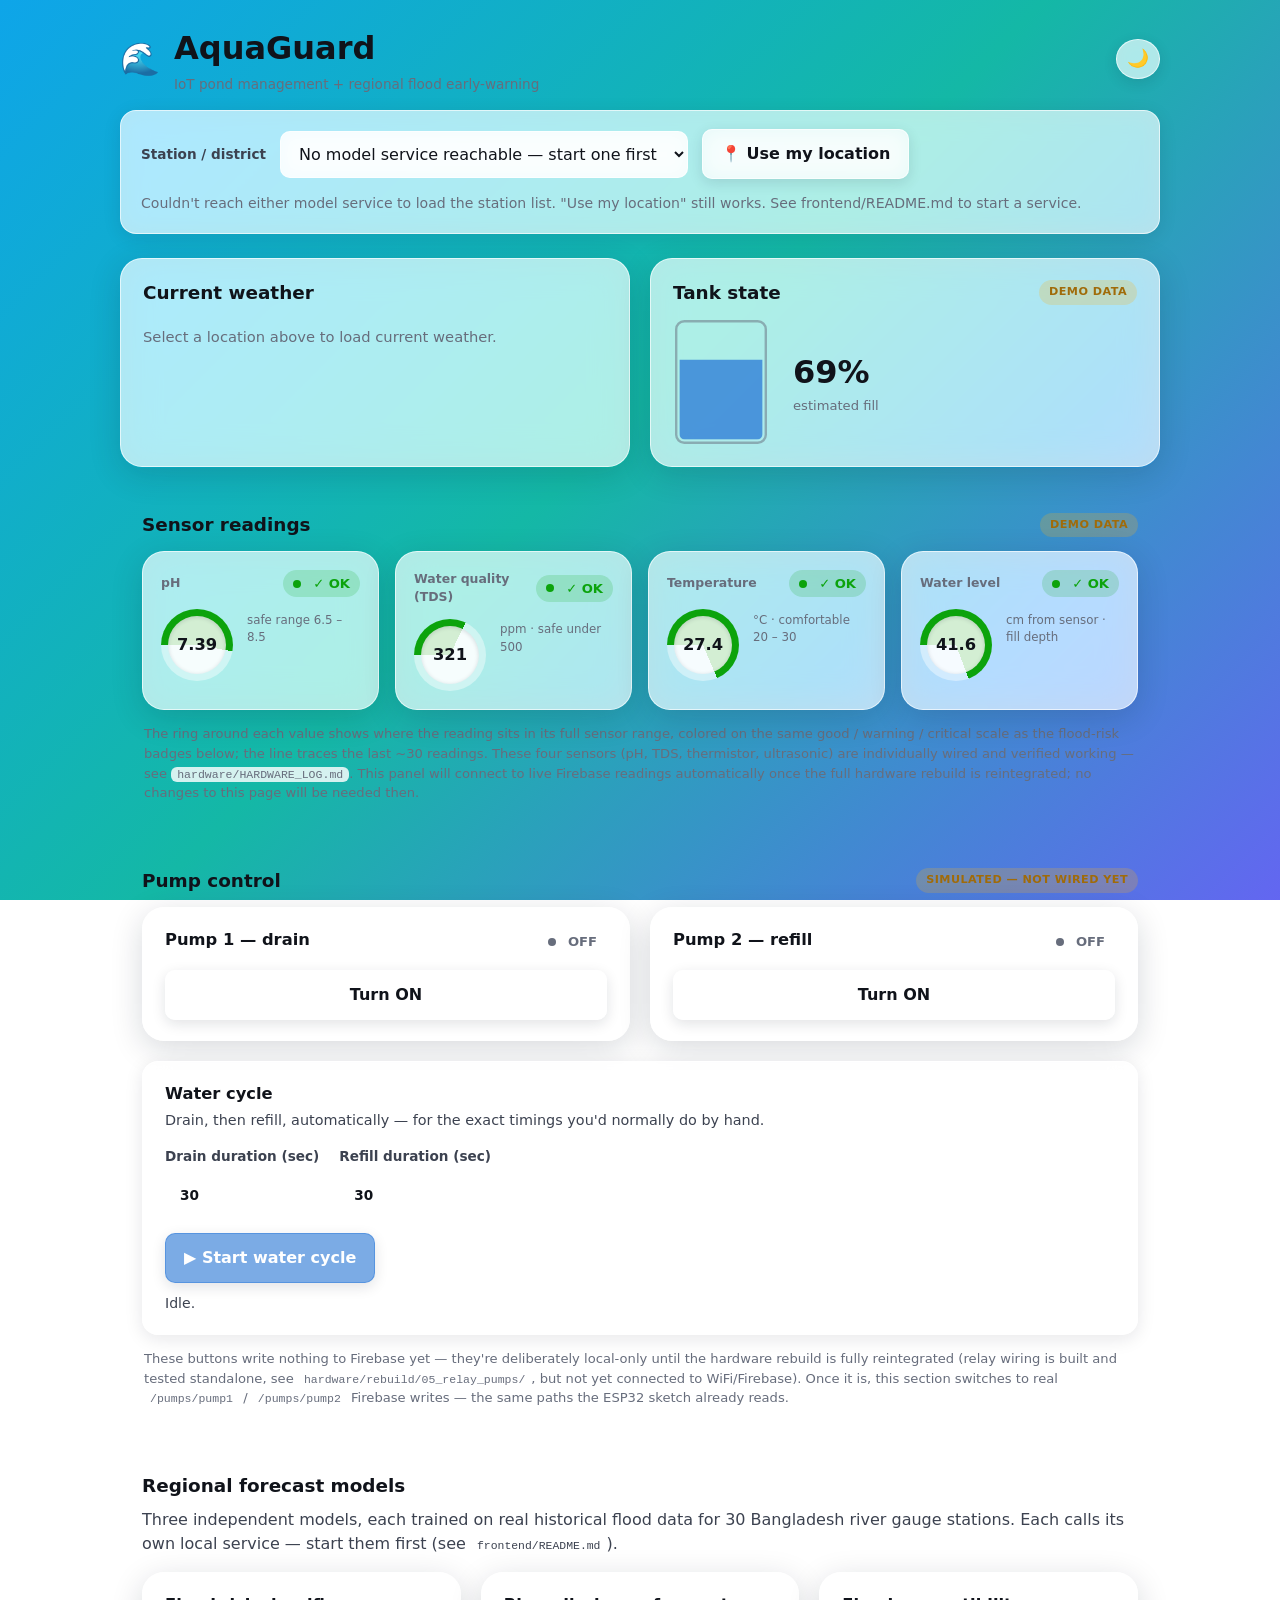
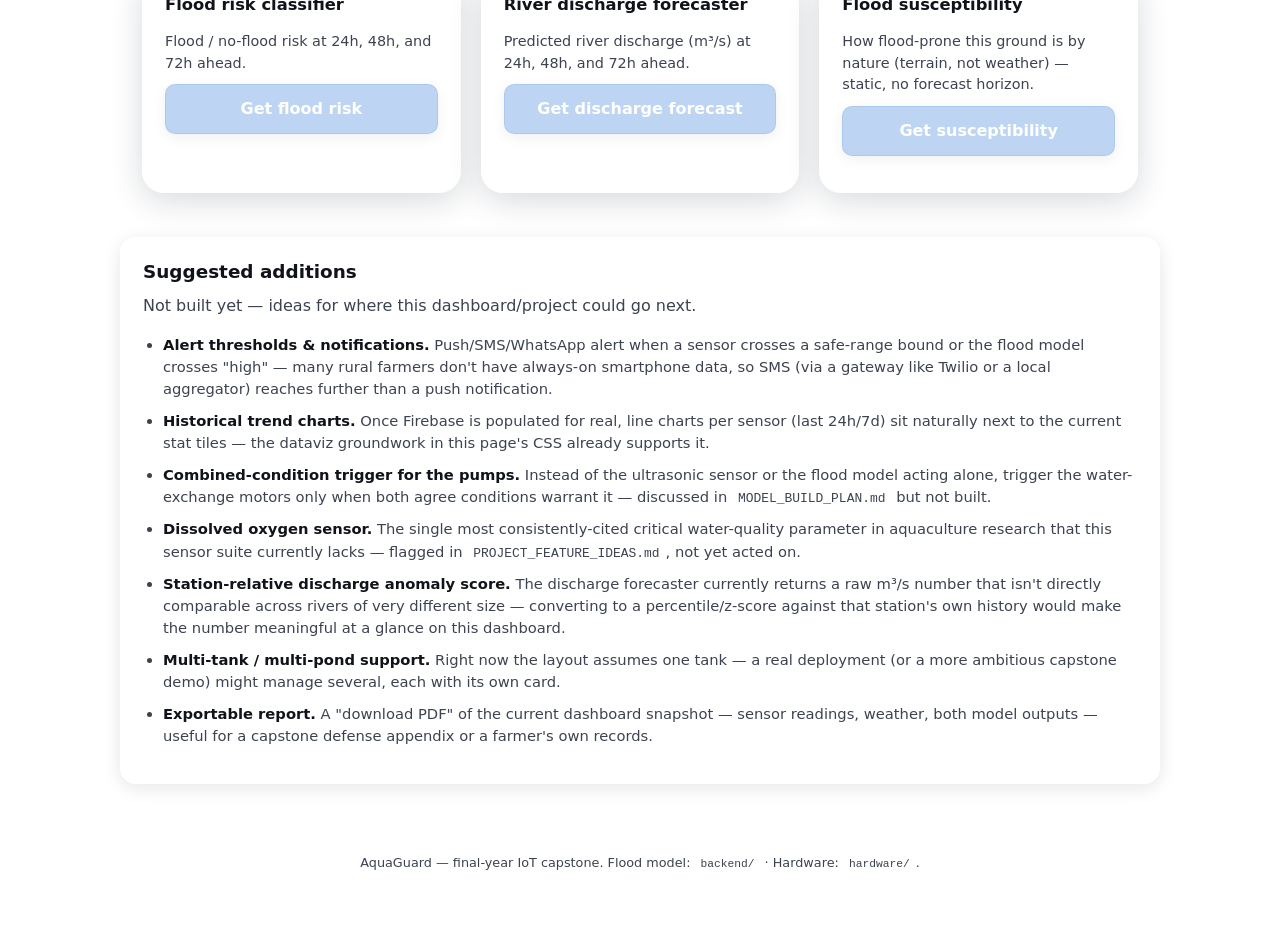
==== frontend-glass/index.html @ cc1a0936 "first commit" ====
<!DOCTYPE html>
<html lang="en">
<head>
<meta charset="UTF-8">
<meta name="viewport" content="width=device-width, initial-scale=1.0">
<title>AquaGuard — Pond Dashboard</title>
<link rel="stylesheet" href="style.css">
</head>
<body>

<header class="topbar">
  <div class="brand">
    <span class="brand-mark" aria-hidden="true">🌊</span>
    <div>
      <h1>AquaGuard</h1>
      <p class="tagline">IoT pond management + regional flood early-warning</p>
    </div>
  </div>
  <button id="themeToggle" class="neu-btn icon-btn" title="Toggle dark mode" aria-label="Toggle dark mode">
    <span id="themeIcon">🌙</span>
  </button>
</header>

<main>

  <!-- ===================== Location bar ===================== -->
  <section class="panel location-bar" aria-label="Location">
    <div class="neu-flat location-row">
      <label for="stationSelect" class="field-label">Station / district</label>
      <select id="stationSelect" class="neu-input">
        <option value="">Loading stations…</option>
      </select>
      <button id="geoBtn" class="neu-btn">📍 Use my location</button>
      <span id="locationStatus" class="location-status">Choose a station or use your location to begin.</span>
    </div>
  </section>

  <div class="grid-2">

    <!-- ===================== Weather ===================== -->
    <section class="panel neu-raised" aria-label="Current weather">
      <h2>Current weather</h2>
      <div id="weatherBody" class="empty-state">
        Select a location above to load current weather.
      </div>
    </section>

    <!-- ===================== Tank state ===================== -->
    <section class="panel neu-raised" aria-label="Tank state">
      <div class="panel-header-row">
        <h2>Tank state</h2>
        <span class="demo-badge" title="Placeholder values — will show real readings once the hardware rebuild finishes full reintegration (see hardware/HARDWARE_LOG.md)">DEMO DATA</span>
      </div>
      <div class="tank-visual-wrap">
        <svg id="tankSvg" viewBox="0 0 120 160" class="tank-svg" aria-hidden="true">
          <rect x="4" y="4" width="112" height="152" rx="10" class="tank-outline"/>
          <clipPath id="tankClip">
            <rect x="8" y="8" width="104" height="144" rx="7"/>
          </clipPath>
          <rect id="tankWater" x="8" y="80" width="104" height="72" clip-path="url(#tankClip)" class="tank-water"/>
        </svg>
        <div class="tank-readout">
          <span id="tankLevelPct" class="tank-level-value">—%</span>
          <span class="tank-level-caption">estimated fill</span>
        </div>
      </div>
    </section>
  </div>

  <!-- ===================== Sensor tiles ===================== -->
  <section class="panel" aria-label="Live sensor readings">
    <div class="panel-header-row">
      <h2>Sensor readings</h2>
      <span class="demo-badge" title="Placeholder values — will show real readings once the hardware rebuild finishes full reintegration (see hardware/HARDWARE_LOG.md)">DEMO DATA</span>
    </div>
    <div id="sensorAlertBanner" class="alert-banner" aria-live="polite" style="display:none"></div>

    <div class="tile-grid">
      <div class="stat-tile neu-raised" data-sensor="ph">
        <div class="stat-tile-top">
          <span class="stat-label">pH</span>
          <span id="chip-ph" class="status-chip good tile-chip"><span class="status-dot"></span>OK</span>
        </div>
        <div class="stat-tile-mid">
          <div class="gauge-ring" id="gauge-ph">
            <span id="tile-ph" class="stat-value">—</span>
          </div>
          <div class="stat-tile-info">
            <span class="stat-sub">safe range 6.5 – 8.5</span>
            <svg id="spark-ph" class="sparkline" viewBox="0 0 100 28" preserveAspectRatio="none" aria-hidden="true"><polyline points=""/></svg>
          </div>
        </div>
      </div>
      <div class="stat-tile neu-raised" data-sensor="tds">
        <div class="stat-tile-top">
          <span class="stat-label">Water quality (TDS)</span>
          <span id="chip-tds" class="status-chip good tile-chip"><span class="status-dot"></span>OK</span>
        </div>
        <div class="stat-tile-mid">
          <div class="gauge-ring" id="gauge-tds">
            <span id="tile-tds" class="stat-value">—</span>
          </div>
          <div class="stat-tile-info">
            <span class="stat-sub">ppm · safe under 500</span>
            <svg id="spark-tds" class="sparkline" viewBox="0 0 100 28" preserveAspectRatio="none" aria-hidden="true"><polyline points=""/></svg>
          </div>
        </div>
      </div>
      <div class="stat-tile neu-raised" data-sensor="temp">
        <div class="stat-tile-top">
          <span class="stat-label">Temperature</span>
          <span id="chip-temp" class="status-chip good tile-chip"><span class="status-dot"></span>OK</span>
        </div>
        <div class="stat-tile-mid">
          <div class="gauge-ring" id="gauge-temp">
            <span id="tile-temp" class="stat-value">—</span>
          </div>
          <div class="stat-tile-info">
            <span class="stat-sub">°C · comfortable 20 – 30</span>
            <svg id="spark-temp" class="sparkline" viewBox="0 0 100 28" preserveAspectRatio="none" aria-hidden="true"><polyline points=""/></svg>
          </div>
        </div>
      </div>
      <div class="stat-tile neu-raised" data-sensor="level">
        <div class="stat-tile-top">
          <span class="stat-label">Water level</span>
          <span id="chip-level" class="status-chip good tile-chip"><span class="status-dot"></span>OK</span>
        </div>
        <div class="stat-tile-mid">
          <div class="gauge-ring" id="gauge-level">
            <span id="tile-level" class="stat-value">—</span>
          </div>
          <div class="stat-tile-info">
            <span class="stat-sub">cm from sensor · fill depth</span>
            <svg id="spark-level" class="sparkline" viewBox="0 0 100 28" preserveAspectRatio="none" aria-hidden="true"><polyline points=""/></svg>
          </div>
        </div>
      </div>
    </div>
    <p class="footnote">
      The ring around each value shows where the reading sits in its full sensor range, colored on
      the same good / warning / critical scale as the flood-risk badges below; the line traces the
      last ~30 readings. These four sensors (pH, TDS, thermistor, ultrasonic) are individually
      wired and verified working — see <code>hardware/HARDWARE_LOG.md</code>. This panel will
      connect to live Firebase readings automatically once the full hardware rebuild is
      reintegrated; no changes to this page will be needed then.
    </p>
  </section>

  <!-- ===================== Pump control ===================== -->
  <section class="panel" aria-label="Pump control">
    <div class="panel-header-row">
      <h2>Pump control</h2>
      <span class="demo-badge" title="Buttons only change on-screen state right now — not wired to the real relay. See hardware/HARDWARE_LOG.md: Step 5 (relay) is built but not yet reintegrated with WiFi/Firebase.">SIMULATED — NOT WIRED YET</span>
    </div>

    <div class="grid-2">
      <div class="pump-card neu-raised">
        <div class="pump-card-head">
          <h3>Pump 1 — drain</h3>
          <span id="pump1Status" class="status-chip muted"><span class="status-dot"></span>OFF</span>
        </div>
        <button id="pump1Toggle" class="neu-btn" data-pump="1" aria-pressed="false">Turn ON</button>
      </div>

      <div class="pump-card neu-raised">
        <div class="pump-card-head">
          <h3>Pump 2 — refill</h3>
          <span id="pump2Status" class="status-chip muted"><span class="status-dot"></span>OFF</span>
        </div>
        <button id="pump2Toggle" class="neu-btn" data-pump="2" aria-pressed="false">Turn ON</button>
      </div>
    </div>

    <div class="neu-flat water-cycle">
      <h3>Water cycle</h3>
      <p class="model-desc">Drain, then refill, automatically — for the exact timings you'd normally do by hand.</p>

      <div class="cycle-inputs">
        <label class="field-label" for="drainSeconds">Drain duration (sec)
          <input id="drainSeconds" class="neu-input cycle-input" type="number" min="1" max="600" value="30">
        </label>
        <label class="field-label" for="refillSeconds">Refill duration (sec)
          <input id="refillSeconds" class="neu-input cycle-input" type="number" min="1" max="600" value="30">
        </label>
      </div>

      <div class="cycle-controls">
        <button id="startCycle" class="neu-btn primary">▶ Start water cycle</button>
        <button id="cancelCycle" class="neu-btn" style="display:none">■ Cancel</button>
      </div>

      <div class="cycle-progress-wrap" style="display:none" id="cycleProgressWrap">
        <div class="cycle-progress-track"><div id="cycleProgressBar" class="cycle-progress-bar"></div></div>
      </div>
      <p id="cycleStatus" class="cycle-status">Idle.</p>
    </div>

    <p class="footnote">
      These buttons write nothing to Firebase yet — they're deliberately local-only until the
      hardware rebuild is fully reintegrated (relay wiring is built and tested standalone, see
      <code>hardware/rebuild/05_relay_pumps/</code>, but not yet connected to WiFi/Firebase). Once
      it is, this section switches to real <code>/pumps/pump1</code> / <code>/pumps/pump2</code>
      Firebase writes — the same paths the ESP32 sketch already reads.
    </p>
  </section>

  <!-- ===================== Models ===================== -->
  <section class="panel" aria-label="Prediction models">
    <h2>Regional forecast models</h2>
    <p class="section-intro">
      Three independent models, each trained on real historical flood data for 30 Bangladesh river
      gauge stations. Each calls its own local service — start them first (see
      <code>frontend/README.md</code>).
    </p>

    <div class="grid-3">
      <!-- Flood risk classifier -->
      <div class="model-card neu-raised">
        <h3>Flood risk classifier</h3>
        <p class="model-desc">Flood / no-flood risk at 24h, 48h, and 72h ahead.</p>
        <button id="runClassifier" class="neu-btn primary" disabled>Get flood risk</button>
        <div id="classifierResult" class="model-result"></div>
      </div>

      <!-- Discharge forecaster -->
      <div class="model-card neu-raised">
        <h3>River discharge forecaster</h3>
        <p class="model-desc">Predicted river discharge (m³/s) at 24h, 48h, and 72h ahead.</p>
        <button id="runDischarge" class="neu-btn primary" disabled>Get discharge forecast</button>
        <div id="dischargeResult" class="model-result"></div>
      </div>

      <!-- Flood susceptibility -->
      <div class="model-card neu-raised">
        <h3>Flood susceptibility</h3>
        <p class="model-desc">How flood-prone this ground is by nature (terrain, not weather) — static, no forecast horizon.</p>
        <button id="runSusceptibility" class="neu-btn primary" disabled>Get susceptibility</button>
        <div id="susceptibilityResult" class="model-result"></div>
      </div>
    </div>

    <div id="combinedRiskWrap" class="neu-flat combined-risk" style="display:none">
      <h3>Pipeline result</h3>
      <p class="model-desc">
        All 3 models feed into one answer: the discharge forecaster's own prediction is a live input
        to the flood-risk classifier, whose output is then weighted by this ground's susceptibility.
        Run the flood risk and susceptibility models above for this to appear.
      </p>
      <div id="combinedRiskResult" class="model-result"></div>
    </div>
  </section>

  <!-- ===================== Suggested features ===================== -->
  <section class="panel neu-flat" aria-label="Suggested additions">
    <h2>Suggested additions</h2>
    <p class="section-intro">Not built yet — ideas for where this dashboard/project could go next.</p>
    <ul class="idea-list">
      <li><strong>Alert thresholds & notifications.</strong> Push/SMS/WhatsApp alert when a sensor crosses a safe-range bound or the flood model crosses "high" — many rural farmers don't have always-on smartphone data, so SMS (via a gateway like Twilio or a local aggregator) reaches further than a push notification.</li>
      <li><strong>Historical trend charts.</strong> Once Firebase is populated for real, line charts per sensor (last 24h/7d) sit naturally next to the current stat tiles — the dataviz groundwork in this page's CSS already supports it.</li>
      <li><strong>Combined-condition trigger for the pumps.</strong> Instead of the ultrasonic sensor or the flood model acting alone, trigger the water-exchange motors only when both agree conditions warrant it — discussed in <code>MODEL_BUILD_PLAN.md</code> but not built.</li>
      <li><strong>Dissolved oxygen sensor.</strong> The single most consistently-cited critical water-quality parameter in aquaculture research that this sensor suite currently lacks — flagged in <code>PROJECT_FEATURE_IDEAS.md</code>, not yet acted on.</li>
      <li><strong>Station-relative discharge anomaly score.</strong> The discharge forecaster currently returns a raw m³/s number that isn't directly comparable across rivers of very different size — converting to a percentile/z-score against that station's own history would make the number meaningful at a glance on this dashboard.</li>
      <li><strong>Multi-tank / multi-pond support.</strong> Right now the layout assumes one tank — a real deployment (or a more ambitious capstone demo) might manage several, each with its own card.</li>
      <li><strong>Exportable report.</strong> A "download PDF" of the current dashboard snapshot — sensor readings, weather, both model outputs — useful for a capstone defense appendix or a farmer's own records.</li>
    </ul>
  </section>

</main>

<footer class="page-footer">
  <p>AquaGuard — final-year IoT capstone. Flood model: <code>backend/</code> · Hardware: <code>hardware/</code>.</p>
</footer>

<script src="app.js"></script>
</body>
</html>
---- frontend-glass/style.css ----
/* ==========================================================================
   AquaGuard dashboard — glassmorphism variant
   Same HTML/JS as ../frontend (identical class names — this is a re-skin,
   not a rebuild). A fixed vivid gradient sits behind everything; panels are
   translucent, blurred "glass" floating above it. Status colors (risk
   badges, trends) stay the fixed, never-themed palette from the neumorphic
   version — only the surface treatment changes.

   Contrast note: true glass (10-20% opacity) reads beautifully but fights
   text legibility once a busy gradient sits behind it. This keeps panel
   fills fairly opaque (light: ~68% white, dark: ~62% near-black) so text
   contrast holds regardless of what part of the gradient sits behind any
   given panel — blur + saturation carry the "glass" identity, not raw
   transparency.
   ========================================================================== */

:root {
  color-scheme: light;

  --bg-gradient: linear-gradient(135deg, #0ea5e9 0%, #14b8a6 48%, #6366f1 100%);

  --glass-fill: rgba(255, 255, 255, 0.68);
  --glass-fill-strong: rgba(255, 255, 255, 0.82);
  --glass-recessed: rgba(255, 255, 255, 0.42);
  --glass-border: rgba(255, 255, 255, 0.65);
  --glass-shadow: 0 8px 32px rgba(15, 23, 42, 0.16);
  --blur: 18px;

  --text-primary: #10131a;
  --text-secondary: #3c4250;
  --text-muted: #676d7c;

  --accent: #2a78d6;
  --accent-ink: #ffffff;

  /* Status palette — fixed, never themed (dataviz palette.md) */
  --status-good: #0ca30c;
  --status-warning: #a06b09;
  --status-serious: #b34d28;
  --status-critical: #d03b3b;

  --status-good-bg: rgba(12, 163, 12, 0.16);
  --status-warning-bg: rgba(250, 178, 25, 0.22);
  --status-serious-bg: rgba(236, 131, 90, 0.22);
  --status-critical-bg: rgba(208, 59, 59, 0.16);

  --radius-lg: 22px;
  --radius-md: 16px;
  --radius-sm: 10px;
}

@media (prefers-color-scheme: dark) {
  :root:not([data-theme="light"]) {
    color-scheme: dark;
    --bg-gradient: linear-gradient(135deg, #0f172a 0%, #1e3a5f 55%, #164e63 100%);

    --glass-fill: rgba(15, 23, 42, 0.58);
    --glass-fill-strong: rgba(15, 23, 42, 0.74);
    --glass-recessed: rgba(0, 0, 0, 0.28);
    --glass-border: rgba(255, 255, 255, 0.14);
    --glass-shadow: 0 8px 32px rgba(0, 0, 0, 0.45);

    --text-primary: #f5f7fa;
    --text-secondary: #c7cdd9;
    --text-muted: #8f96a3;

    --accent: #3987e5;
    --accent-ink: #ffffff;

    --status-good: #0ca30c;
    --status-warning: #fab219;
    --status-serious: #ec835a;
    --status-critical: #e66767;

    --status-good-bg: rgba(12, 163, 12, 0.22);
    --status-warning-bg: rgba(250, 178, 25, 0.2);
    --status-serious-bg: rgba(236, 131, 90, 0.2);
    --status-critical-bg: rgba(230, 103, 103, 0.2);
  }
}

:root[data-theme="dark"] {
  color-scheme: dark;
  --bg-gradient: linear-gradient(135deg, #0f172a 0%, #1e3a5f 55%, #164e63 100%);

  --glass-fill: rgba(15, 23, 42, 0.58);
  --glass-fill-strong: rgba(15, 23, 42, 0.74);
  --glass-recessed: rgba(0, 0, 0, 0.28);
  --glass-border: rgba(255, 255, 255, 0.14);
  --glass-shadow: 0 8px 32px rgba(0, 0, 0, 0.45);

  --text-primary: #f5f7fa;
  --text-secondary: #c7cdd9;
  --text-muted: #8f96a3;

  --accent: #3987e5;
  --accent-ink: #ffffff;

  --status-good: #0ca30c;
  --status-warning: #fab219;
  --status-serious: #ec835a;
  --status-critical: #e66767;

  --status-good-bg: rgba(12, 163, 12, 0.22);
  --status-warning-bg: rgba(250, 178, 25, 0.2);
  --status-serious-bg: rgba(236, 131, 90, 0.2);
  --status-critical-bg: rgba(230, 103, 103, 0.2);
}

* { box-sizing: border-box; }

html { min-height: 100%; }

body {
  margin: 0;
  min-height: 100vh;
  background: var(--bg-gradient) fixed;
  color: var(--text-primary);
  font-family: system-ui, -apple-system, "Segoe UI", sans-serif;
  line-height: 1.5;
  transition: background 0.2s ease, color 0.2s ease;
}

main {
  max-width: 1080px;
  margin: 0 auto;
  padding: 8px 20px 48px;
  display: flex;
  flex-direction: column;
  gap: 24px;
}

h1, h2, h3 { margin: 0; font-weight: 700; }
h2 { font-size: 1.15rem; margin-bottom: 12px; }
h3 { font-size: 1.02rem; margin-bottom: 4px; }
p { color: var(--text-secondary); }
code {
  background: var(--glass-fill-strong);
  padding: 1px 6px;
  border-radius: 6px;
  font-size: 0.88em;
}

/* ---------------------------- Glass primitives ---------------------------- */

.neu-raised {
  background: var(--glass-fill);
  backdrop-filter: blur(var(--blur)) saturate(160%);
  -webkit-backdrop-filter: blur(var(--blur)) saturate(160%);
  border: 1px solid var(--glass-border);
  border-radius: var(--radius-lg);
  box-shadow: var(--glass-shadow);
}

.neu-flat {
  background: var(--glass-fill);
  backdrop-filter: blur(calc(var(--blur) * 0.7)) saturate(150%);
  -webkit-backdrop-filter: blur(calc(var(--blur) * 0.7)) saturate(150%);
  border: 1px solid var(--glass-border);
  border-radius: var(--radius-md);
  box-shadow: 0 4px 18px rgba(15, 23, 42, 0.1);
}

.neu-pressed {
  background: var(--glass-recessed);
  backdrop-filter: blur(calc(var(--blur) * 0.5));
  -webkit-backdrop-filter: blur(calc(var(--blur) * 0.5));
  border: 1px solid var(--glass-border);
  border-radius: var(--radius-md);
  box-shadow: inset 0 2px 6px rgba(15, 23, 42, 0.18);
}

.neu-btn {
  font: inherit;
  font-weight: 600;
  color: var(--text-primary);
  background: var(--glass-fill);
  backdrop-filter: blur(calc(var(--blur) * 0.6)) saturate(150%);
  -webkit-backdrop-filter: blur(calc(var(--blur) * 0.6)) saturate(150%);
  border: 1px solid var(--glass-border);
  border-radius: var(--radius-sm);
  padding: 12px 18px;
  cursor: pointer;
  box-shadow: 0 4px 14px rgba(15, 23, 42, 0.12);
  transition: box-shadow 0.15s ease, transform 0.12s ease, opacity 0.12s ease, background 0.15s ease;
}
.neu-btn:hover:not(:disabled) { background: var(--glass-fill-strong); transform: translateY(-1px); }
.neu-btn:active:not(:disabled),
.neu-btn.is-active {
  transform: scale(0.97) translateY(0);
  box-shadow: 0 2px 6px rgba(15, 23, 42, 0.12);
}
.neu-btn:disabled { opacity: 0.5; cursor: not-allowed; }
.neu-btn:focus-visible { outline: 2px solid var(--accent); outline-offset: 2px; }

.neu-btn.primary {
  background: color-mix(in srgb, var(--accent) 62%, transparent);
  color: var(--accent-ink);
  border-color: color-mix(in srgb, var(--accent) 70%, white 15%);
}
.neu-btn.primary:hover:not(:disabled) { background: color-mix(in srgb, var(--accent) 75%, transparent); }

.icon-btn { padding: 10px; border-radius: 50%; font-size: 1.1rem; line-height: 1; }

.neu-input {
  font: inherit;
  color: var(--text-primary);
  background: var(--glass-fill-strong);
  backdrop-filter: blur(calc(var(--blur) * 0.5));
  -webkit-backdrop-filter: blur(calc(var(--blur) * 0.5));
  border: 1px solid var(--glass-border);
  border-radius: var(--radius-sm);
  padding: 12px 14px;
  min-width: 220px;
}
.neu-input:focus-visible { outline: 2px solid var(--accent); outline-offset: 2px; }

/* ---------------------------- Layout ---------------------------- */

.topbar {
  max-width: 1080px;
  margin: 0 auto;
  padding: 24px 20px 8px;
  display: flex;
  align-items: center;
  justify-content: space-between;
}
.brand { display: flex; align-items: center; gap: 14px; }
.brand-mark { font-size: 2rem; }
.tagline { margin: 2px 0 0; font-size: 0.85rem; color: var(--text-muted); }

.panel { padding: 20px 22px; }
.panel > h2 { margin-top: 0; }

.panel-header-row {
  display: flex;
  align-items: center;
  justify-content: space-between;
  gap: 12px;
  margin-bottom: 12px;
}
.panel-header-row h2 { margin-bottom: 0; }

.grid-2 {
  display: grid;
  grid-template-columns: 1fr 1fr;
  gap: 20px;
}
.grid-3 {
  display: grid;
  grid-template-columns: 1fr 1fr 1fr;
  gap: 20px;
}
@media (max-width: 960px) {
  .grid-3 { grid-template-columns: 1fr 1fr; }
}
@media (max-width: 720px) {
  .grid-2, .grid-3 { grid-template-columns: 1fr; }
  .topbar { flex-direction: column; align-items: flex-start; gap: 12px; }
}

.section-intro { margin-top: -4px; }
.footnote { font-size: 0.82rem; color: var(--text-muted); margin: 14px 2px 0; }

/* ---------------------------- Location bar ---------------------------- */

.location-bar { padding: 0; background: transparent; box-shadow: none; border: none; backdrop-filter: none; }
.location-row {
  display: flex;
  flex-wrap: wrap;
  align-items: center;
  gap: 14px;
  padding: 18px 20px;
}
.field-label { font-size: 0.85rem; font-weight: 600; color: var(--text-secondary); }
.location-status { font-size: 0.88rem; color: var(--text-muted); flex: 1 1 220px; }

/* ---------------------------- Demo badge ---------------------------- */

.demo-badge {
  font-size: 0.7rem;
  font-weight: 700;
  letter-spacing: 0.04em;
  color: var(--status-warning);
  background: var(--status-warning-bg);
  padding: 4px 10px;
  border-radius: 999px;
  white-space: nowrap;
  cursor: help;
}

/* ---------------------------- Weather ---------------------------- */

.empty-state { color: var(--text-muted); font-size: 0.92rem; padding: 8px 0; }

.weather-grid {
  display: grid;
  grid-template-columns: repeat(2, 1fr);
  gap: 12px;
}
.weather-item {
  display: flex;
  flex-direction: column;
  gap: 2px;
  padding: 12px 14px;
  border-radius: var(--radius-sm);
  background: var(--glass-recessed);
  border: 1px solid var(--glass-border);
  box-shadow: inset 0 2px 6px rgba(15, 23, 42, 0.12);
}
.weather-item .w-label { font-size: 0.75rem; color: var(--text-muted); }
.weather-item .w-value { font-size: 1.3rem; font-weight: 700; font-variant-numeric: tabular-nums; }
.weather-desc { grid-column: 1 / -1; font-size: 0.95rem; color: var(--text-secondary); }

/* ---------------------------- Tank ---------------------------- */

.tank-visual-wrap { display: flex; align-items: center; gap: 24px; }
.tank-svg { width: 96px; height: 128px; flex-shrink: 0; }
.tank-outline { fill: none; stroke: var(--text-muted); stroke-width: 3; opacity: 0.5; }
.tank-water { fill: var(--accent); opacity: 0.75; transition: y 0.6s ease, height 0.6s ease; }
.tank-readout { display: flex; flex-direction: column; }
.tank-level-value { font-size: 2rem; font-weight: 700; font-variant-numeric: tabular-nums; }
.tank-level-caption { font-size: 0.82rem; color: var(--text-muted); }

/* ---------------------------- Stat tiles ---------------------------- */

.tile-grid {
  display: grid;
  grid-template-columns: repeat(4, 1fr);
  gap: 16px;
}
@media (max-width: 720px) { .tile-grid { grid-template-columns: repeat(2, 1fr); } }

.stat-tile {
  display: flex;
  flex-direction: column;
  gap: 12px;
  padding: 18px;
}
.stat-tile-top { display: flex; align-items: center; justify-content: space-between; gap: 8px; }
.stat-label { font-size: 0.78rem; font-weight: 600; color: var(--text-muted); }
.tile-chip { font-size: 0.66rem; padding: 3px 8px; flex-shrink: 0; }

.stat-value {
  font-size: 1.9rem;
  font-weight: 700;
  font-variant-numeric: tabular-nums;
  color: var(--text-primary);
}
.stat-sub { font-size: 0.74rem; color: var(--text-muted); }

/* Gauge ring — conic-gradient arc showing the reading's position in its full
   sensor range, no library. Color reuses the fixed status palette so a ring
   always means the same thing as the risk chips elsewhere on the page. */
.stat-tile-mid { display: flex; align-items: center; gap: 14px; }

.gauge-ring {
  position: relative;
  width: 72px;
  height: 72px;
  flex-shrink: 0;
  border-radius: 50%;
  background: conic-gradient(from -90deg, var(--gauge-color, var(--accent)) calc(var(--gauge-pct, 0) * 1%), var(--glass-recessed) 0);
  display: flex;
  align-items: center;
  justify-content: center;
  transition: background 0.4s ease;
}
.gauge-ring::before {
  content: "";
  position: absolute;
  inset: 7px;
  border-radius: 50%;
  background: var(--glass-fill-strong);
  box-shadow: inset 0 1px 4px rgba(15, 23, 42, 0.15);
}
.gauge-ring .stat-value {
  position: relative;
  z-index: 1;
  font-size: 1.02rem;
}

.stat-tile-info { display: flex; flex-direction: column; gap: 6px; min-width: 0; flex: 1; }

/* Sparkline — plain inline SVG polyline, last ~30 readings, no charting
   library. Neutral accent stroke; the gauge ring + chip already carry status
   color, so the line itself just needs to show motion/trend. */
.sparkline { width: 100%; height: 26px; display: block; }
.sparkline polyline {
  fill: none;
  stroke: var(--accent);
  stroke-width: 2;
  stroke-linecap: round;
  stroke-linejoin: round;
  vector-effect: non-scaling-stroke;
}

/* ---------------------------- Alert banner ---------------------------- */

.alert-banner {
  display: flex;
  align-items: center;
  gap: 10px;
  padding: 10px 14px;
  border-radius: var(--radius-sm);
  font-size: 0.86rem;
  font-weight: 600;
  margin-bottom: 14px;
}
.alert-banner.warning {
  color: var(--status-warning);
  background: var(--status-warning-bg);
  border: 1px solid color-mix(in srgb, var(--status-warning) 35%, transparent);
}
.alert-banner.critical {
  color: var(--status-critical);
  background: var(--status-critical-bg);
  border: 1px solid color-mix(in srgb, var(--status-critical) 35%, transparent);
}

/* ---------------------------- Pump control ---------------------------- */

.pump-card { padding: 20px 22px; display: flex; flex-direction: column; gap: 14px; }
.pump-card-head { display: flex; align-items: center; justify-content: space-between; gap: 10px; }

.status-dot {
  display: inline-block;
  width: 8px; height: 8px;
  border-radius: 50%;
  background: currentColor;
  margin-right: 6px;
}
.status-chip.muted { color: var(--text-muted); background: var(--glass-recessed); }
.status-chip.on-pulse .status-dot { animation: pulse-dot 1.4s ease-in-out infinite; }
@keyframes pulse-dot { 0%, 100% { opacity: 1; } 50% { opacity: 0.35; } }

.water-cycle { padding: 20px 22px; margin-top: 20px; }
.water-cycle h3 { margin-bottom: 4px; }

.cycle-inputs {
  display: flex;
  flex-wrap: wrap;
  gap: 20px;
  margin: 14px 0;
}
.cycle-inputs .field-label {
  display: flex;
  flex-direction: column;
  gap: 6px;
}
.cycle-input { width: 140px; min-width: 0; }

.cycle-controls { display: flex; gap: 12px; margin-bottom: 10px; }

.cycle-progress-wrap { margin: 8px 0 4px; }
.cycle-progress-track {
  height: 10px;
  border-radius: 999px;
  background: var(--glass-recessed);
  border: 1px solid var(--glass-border);
  box-shadow: inset 0 2px 5px rgba(15, 23, 42, 0.15);
  overflow: hidden;
}
.cycle-progress-bar {
  height: 100%;
  width: 0%;
  background: var(--accent);
  border-radius: 999px;
  transition: width 0.3s linear, background 0.3s ease;
}
.cycle-progress-bar.phase-refill { background: var(--status-good); }

.cycle-status { font-size: 0.88rem; color: var(--text-secondary); margin: 6px 0 0; }

/* ---------------------------- Model cards ---------------------------- */

.model-card { padding: 20px 22px; display: flex; flex-direction: column; gap: 10px; }
.model-desc { margin: 0; font-size: 0.9rem; }
.model-result { margin-top: 6px; }

.horizon-row {
  display: flex;
  align-items: center;
  justify-content: space-between;
  gap: 10px;
  padding: 10px 4px;
  border-bottom: 1px solid var(--glass-border);
}
.horizon-row:last-child { border-bottom: none; }
.horizon-label { font-weight: 600; font-size: 0.88rem; width: 44px; flex-shrink: 0; }

.status-chip {
  display: inline-flex;
  align-items: center;
  gap: 6px;
  font-size: 0.82rem;
  font-weight: 700;
  padding: 4px 10px;
  border-radius: 999px;
}
.status-chip.good { color: var(--status-good); background: var(--status-good-bg); }
.status-chip.warning { color: var(--status-warning); background: var(--status-warning-bg); }
.status-chip.serious { color: var(--status-serious); background: var(--status-serious-bg); }
.status-chip.critical { color: var(--status-critical); background: var(--status-critical-bg); }

.horizon-detail { font-size: 0.8rem; color: var(--text-muted); text-align: right; flex: 1; }

.reasoning-list { margin: 10px 0 0; padding-left: 18px; font-size: 0.85rem; color: var(--text-secondary); }
.reasoning-list li { margin-bottom: 4px; }

.honesty-note {
  margin-top: 12px;
  font-size: 0.78rem;
  color: var(--text-muted);
  padding: 10px 12px;
  border-radius: var(--radius-sm);
  background: var(--glass-recessed);
  border: 1px solid var(--glass-border);
  box-shadow: inset 0 2px 5px rgba(15, 23, 42, 0.12);
}

.trend-arrow { font-weight: 700; }
.trend-arrow.rising { color: var(--status-serious); }
.trend-arrow.falling { color: var(--accent); }
.trend-arrow.steady, .trend-arrow.unknown { color: var(--text-muted); }

.error-box {
  font-size: 0.85rem;
  color: var(--status-critical);
  background: var(--status-critical-bg);
  padding: 10px 12px;
  border-radius: var(--radius-sm);
  border: 1px solid color-mix(in srgb, var(--status-critical) 30%, transparent);
}

/* ---------------------------- Combined risk ---------------------------- */

.combined-risk { padding: 20px 22px; margin-top: 20px; }
.combined-risk h3 { margin-bottom: 4px; }
.combined-risk code {
  background: var(--glass-fill-strong);
  padding: 1px 6px;
  border-radius: 6px;
  font-size: 0.85em;
}
.combined-score-row {
  display: flex;
  align-items: center;
  gap: 14px;
  margin-top: 10px;
}
.combined-score-value {
  font-size: 2rem;
  font-weight: 700;
  font-variant-numeric: tabular-nums;
}
.combined-score-detail { font-size: 0.82rem; color: var(--text-muted); }

/* ---------------------------- Ideas list ---------------------------- */

.idea-list { padding-left: 20px; display: flex; flex-direction: column; gap: 10px; }
.idea-list li { color: var(--text-secondary); font-size: 0.92rem; }
.idea-list strong { color: var(--text-primary); }

/* ---------------------------- Footer ---------------------------- */

.page-footer {
  max-width: 1080px;
  margin: 0 auto;
  padding: 8px 20px 40px;
  font-size: 0.8rem;
  color: var(--text-muted);
  text-align: center;
}

/* ---------------------------- Loading ---------------------------- */

.spinner {
  display: inline-block;
  width: 14px; height: 14px;
  border: 2px solid color-mix(in srgb, var(--text-muted) 40%, transparent);
  border-top-color: var(--accent);
  border-radius: 50%;
  animation: spin 0.7s linear infinite;
  vertical-align: -2px;
  margin-right: 6px;
}
@keyframes spin { to { transform: rotate(360deg); } }
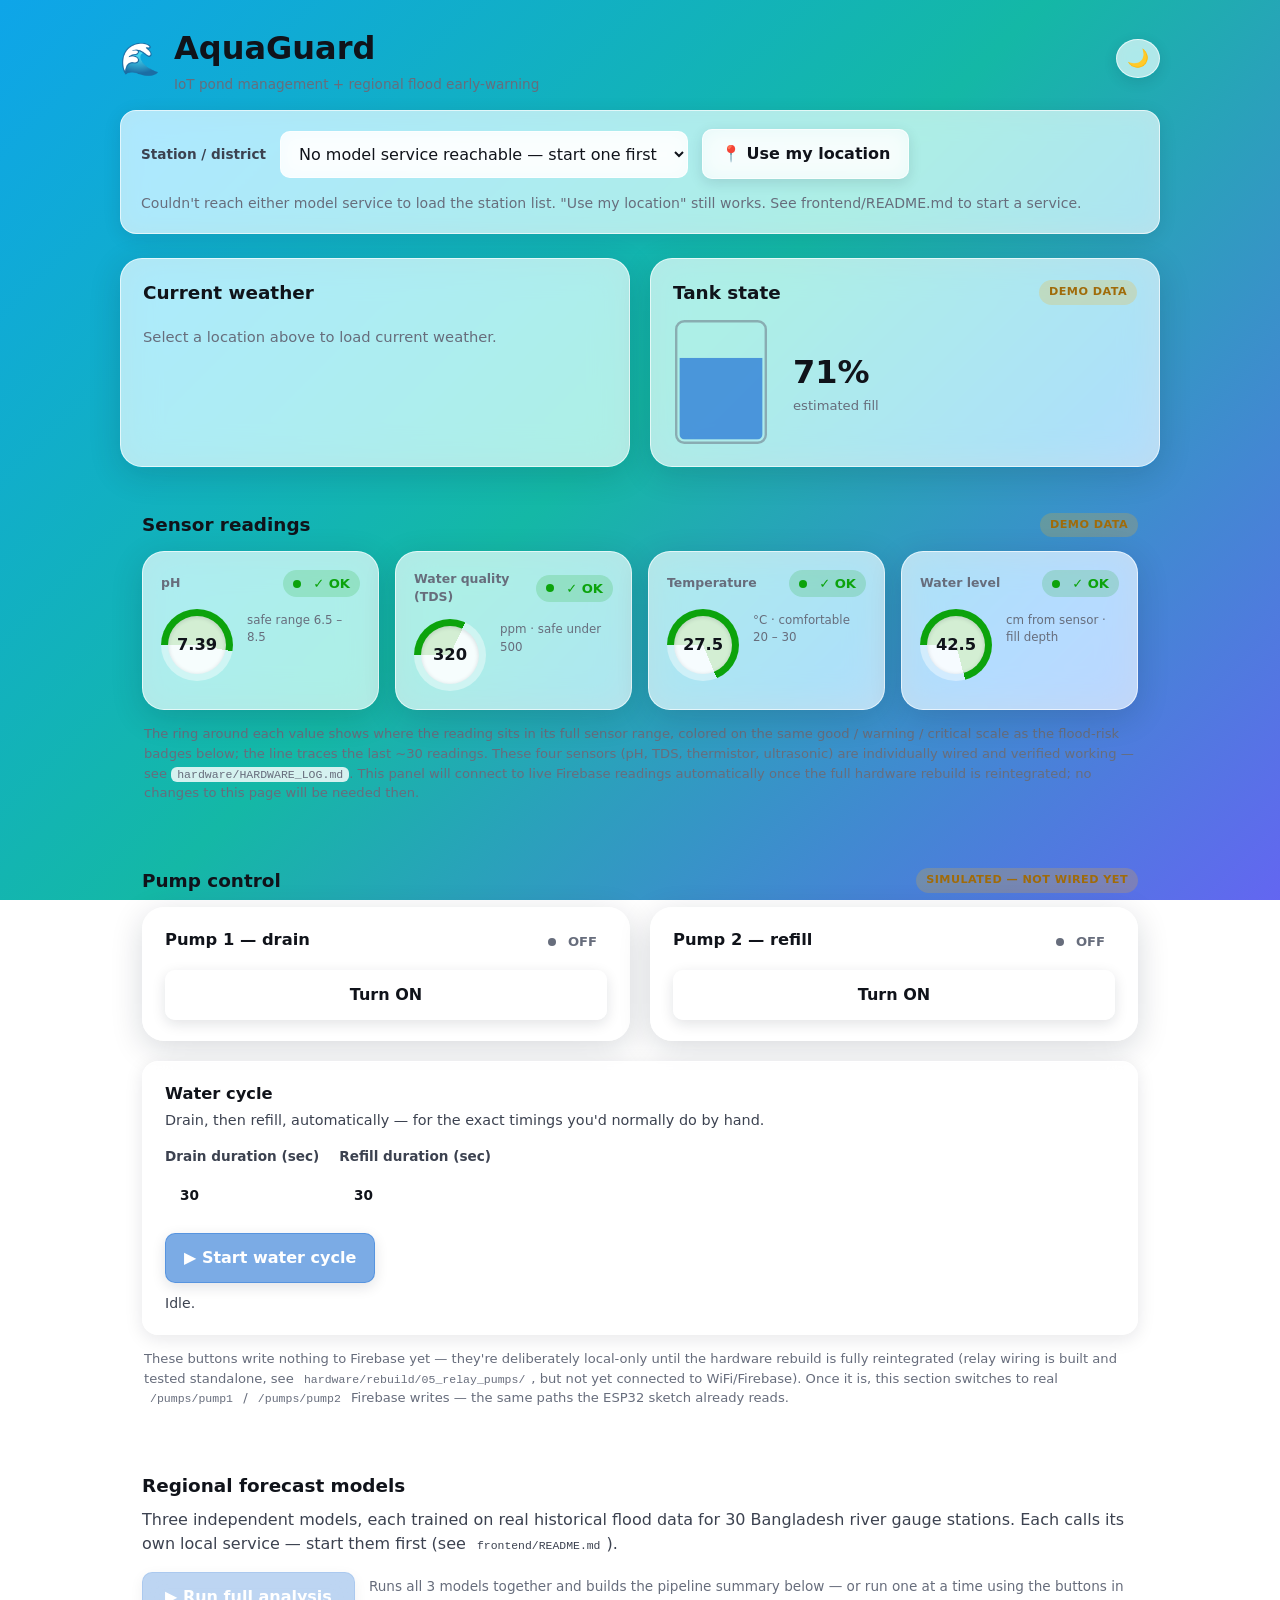
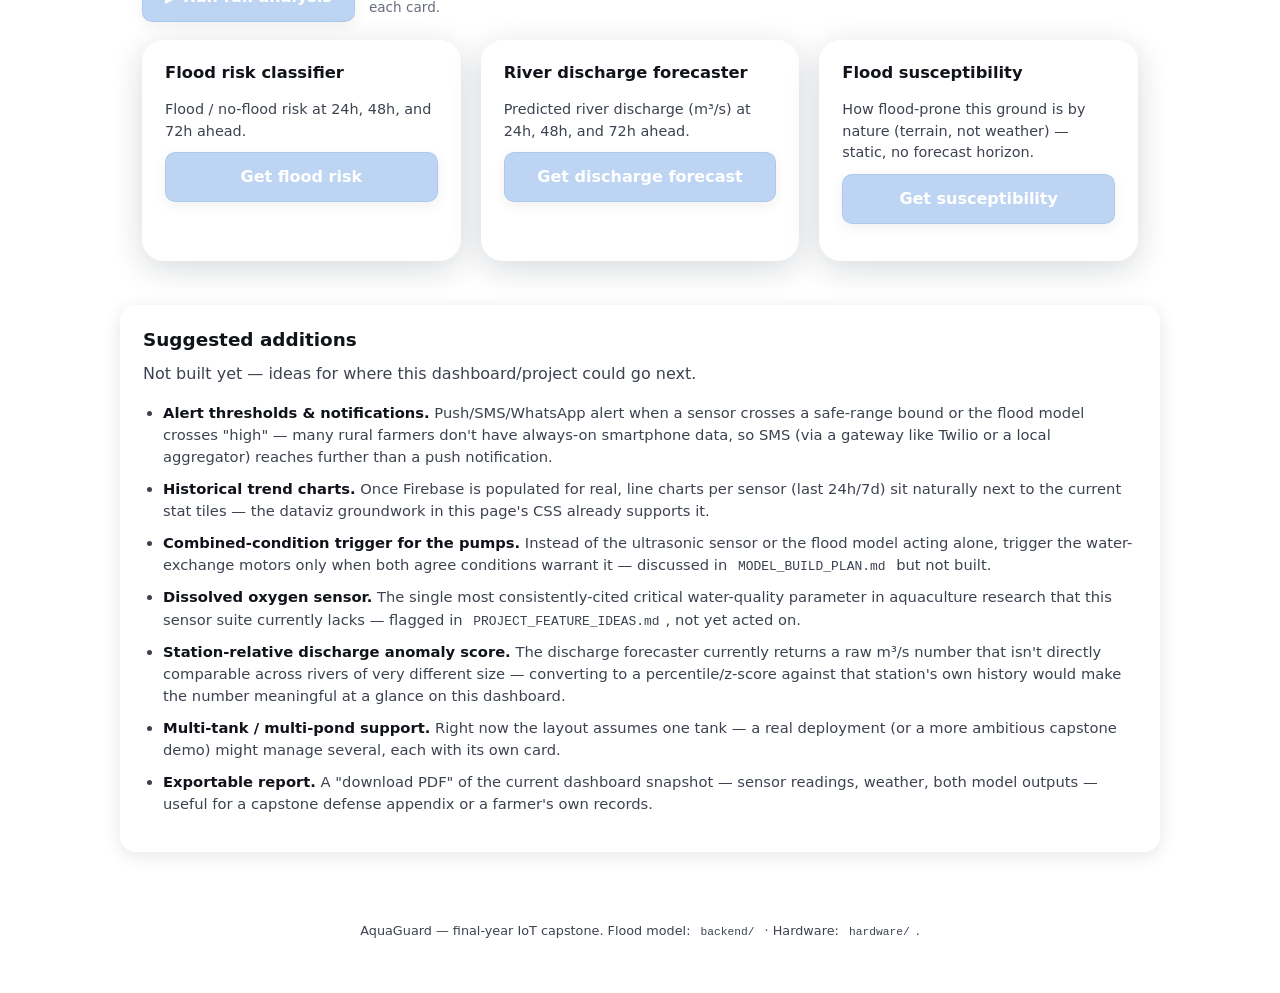
==== commit d94f76b5: "Organize repo for public GitHub: one-button pipeline UI, Firebase setup guide, portable model packag" ====
--- a/frontend-glass/index.html
+++ b/frontend-glass/index.html
@@ -214,6 +214,11 @@
       <code>frontend/README.md</code>).
     </p>
 
+    <div class="run-all-row">
+      <button id="runAllModels" class="neu-btn primary run-all-btn" disabled>▶ Run full analysis</button>
+      <span class="run-all-hint">Runs all 3 models together and builds the pipeline summary below — or run one at a time using the buttons in each card.</span>
+    </div>
+
     <div class="grid-3">
       <!-- Flood risk classifier -->
       <div class="model-card neu-raised">
@@ -241,11 +246,12 @@
     </div>
 
     <div id="combinedRiskWrap" class="neu-flat combined-risk" style="display:none">
-      <h3>Pipeline result</h3>
+      <h3>Pipeline summary</h3>
       <p class="model-desc">
-        All 3 models feed into one answer: the discharge forecaster's own prediction is a live input
-        to the flood-risk classifier, whose output is then weighted by this ground's susceptibility.
-        Run the flood risk and susceptibility models above for this to appear.
+        All 3 models feed into this: the discharge forecaster's own prediction is a live input to the
+        flood-risk classifier, and this panel states what each model actually found in plain terms —
+        not a single pre-judged verdict — so you can weigh the facts yourself. Run the flood risk and
+        susceptibility models above for this to appear.
       </p>
       <div id="combinedRiskResult" class="model-result"></div>
     </div>
--- a/frontend-glass/style.css
+++ b/frontend-glass/style.css
@@ -260,6 +260,16 @@
 }
 
 .section-intro { margin-top: -4px; }
+
+.run-all-row {
+  display: flex;
+  flex-wrap: wrap;
+  align-items: center;
+  gap: 14px;
+  margin: 4px 0 18px;
+}
+.run-all-btn { font-weight: 600; padding: 12px 22px; }
+.run-all-hint { font-size: 0.85rem; color: var(--text-muted); flex: 1 1 220px; }
 .footnote { font-size: 0.82rem; color: var(--text-muted); margin: 14px 2px 0; }
 
 /* ---------------------------- Location bar ---------------------------- */
@@ -543,18 +553,35 @@
   border-radius: 6px;
   font-size: 0.85em;
 }
+/* Pipeline summary -- deliberately plain, no color-coded severity badge.
+   States the facts (classifier probability, discharge trend, terrain
+   susceptibility) so the reader draws their own conclusion, rather than a
+   single pre-judged LOW/MODERATE/HIGH/SEVERE word making that call for
+   them. See app.js buildFactualSummary() for the full reasoning. */
+.pipeline-summary {
+  font-size: 1rem;
+  color: var(--text-primary);
+  line-height: 1.55;
+  padding: 16px 18px;
+  border-radius: var(--radius-md);
+  margin-top: 10px;
+  background: var(--glass-fill-strong);
+  border: 1px solid var(--glass-border);
+}
+
 .combined-score-row {
   display: flex;
   align-items: center;
   gap: 14px;
-  margin-top: 10px;
+  margin-top: 12px;
 }
 .combined-score-value {
-  font-size: 2rem;
+  font-size: 1.3rem;
   font-weight: 700;
   font-variant-numeric: tabular-nums;
-}
-.combined-score-detail { font-size: 0.82rem; color: var(--text-muted); }
+  color: var(--text-secondary);
+}
+.combined-score-detail { font-size: 0.78rem; color: var(--text-muted); }
 
 /* ---------------------------- Ideas list ---------------------------- */
 
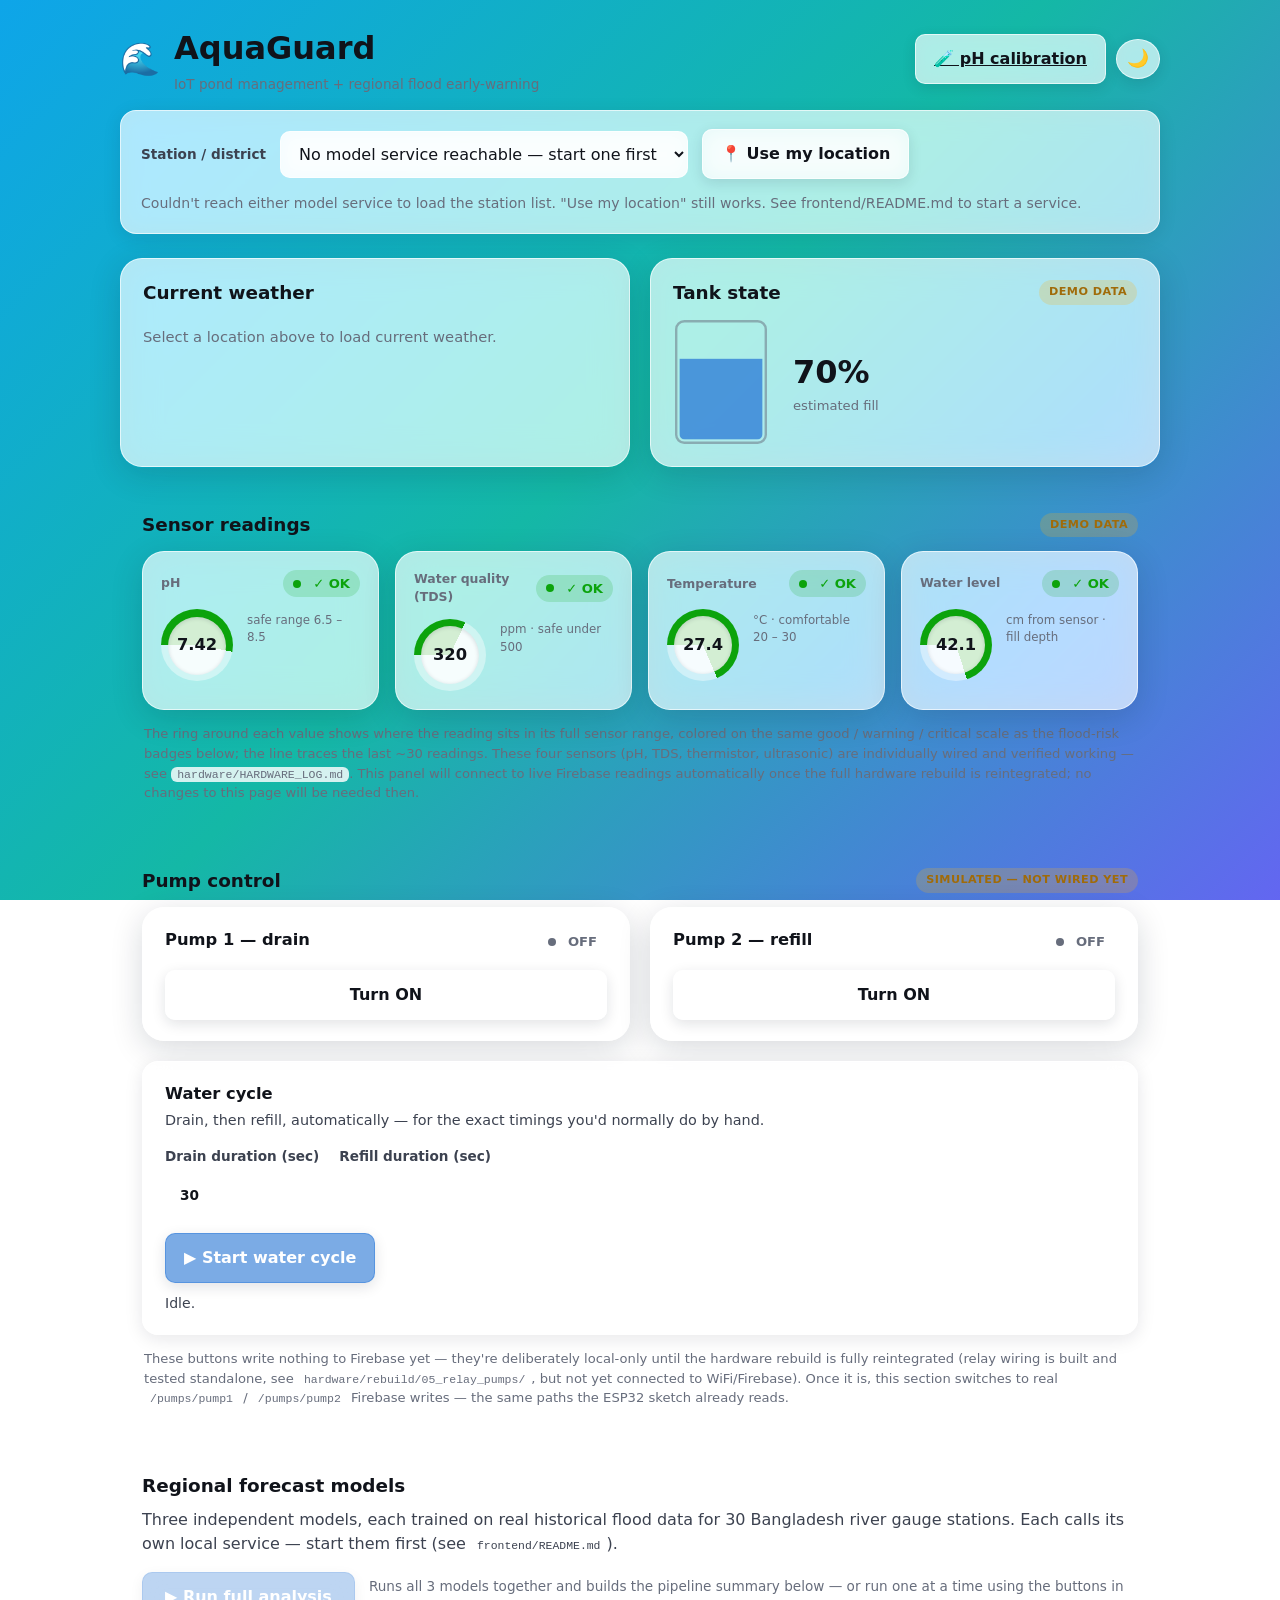
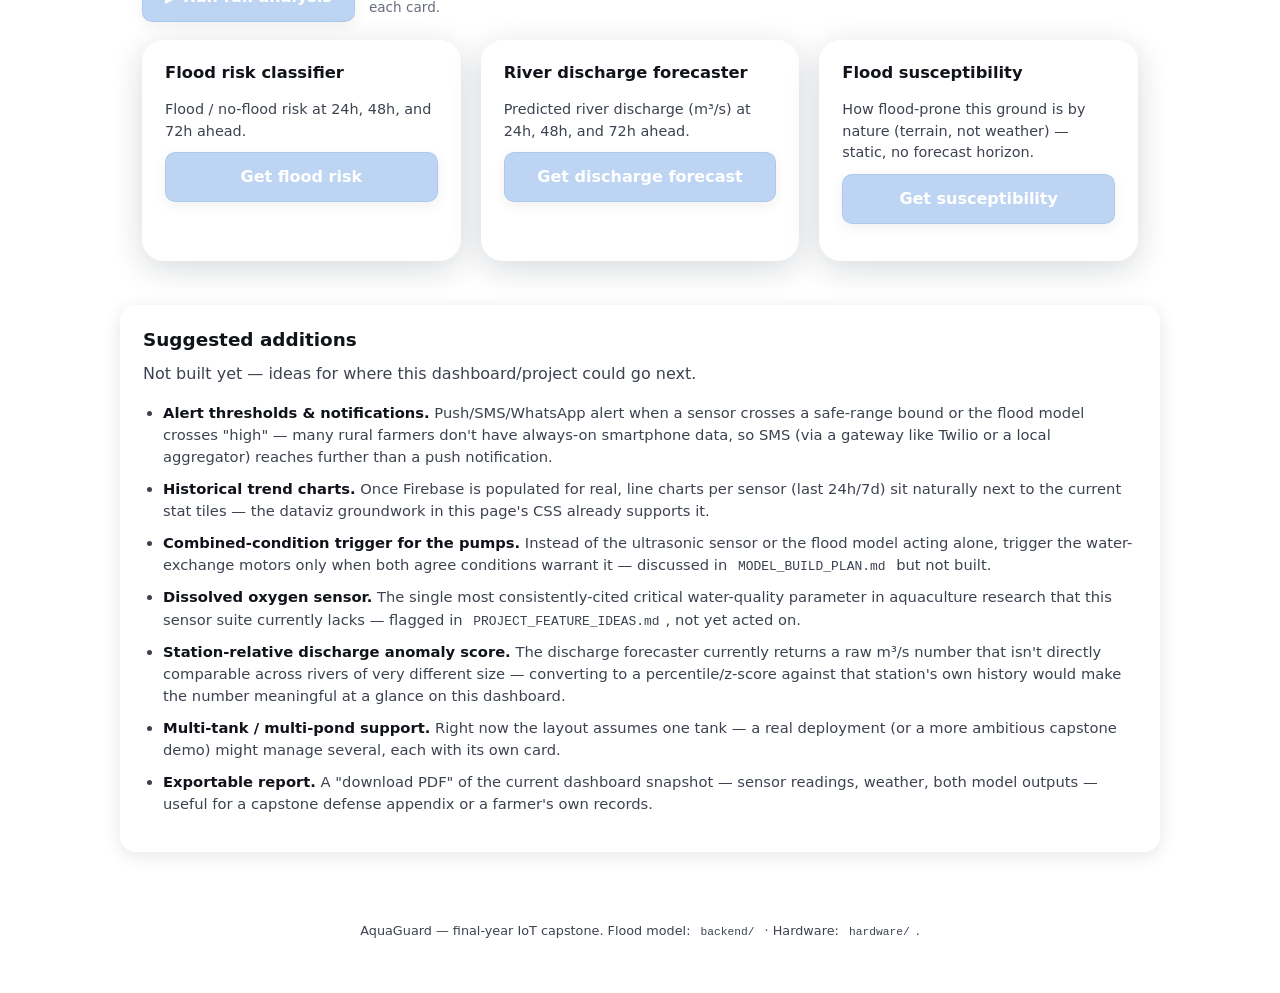
==== commit 9085cd61: "Add Firebase-driven pH calibration: firmware, dashboard page, manual - hardware/rebuild/07_full_rein" ====
--- a/frontend-glass/index.html
+++ b/frontend-glass/index.html
@@ -16,9 +16,12 @@
       <p class="tagline">IoT pond management + regional flood early-warning</p>
     </div>
   </div>
-  <button id="themeToggle" class="neu-btn icon-btn" title="Toggle dark mode" aria-label="Toggle dark mode">
-    <span id="themeIcon">🌙</span>
-  </button>
+  <div style="display:flex;align-items:center;gap:10px">
+    <a href="ph-calibration.html" class="neu-btn" title="Calibrate the pH sensor">🧪 pH calibration</a>
+    <button id="themeToggle" class="neu-btn icon-btn" title="Toggle dark mode" aria-label="Toggle dark mode">
+      <span id="themeIcon">🌙</span>
+    </button>
+  </div>
 </header>
 
 <main>
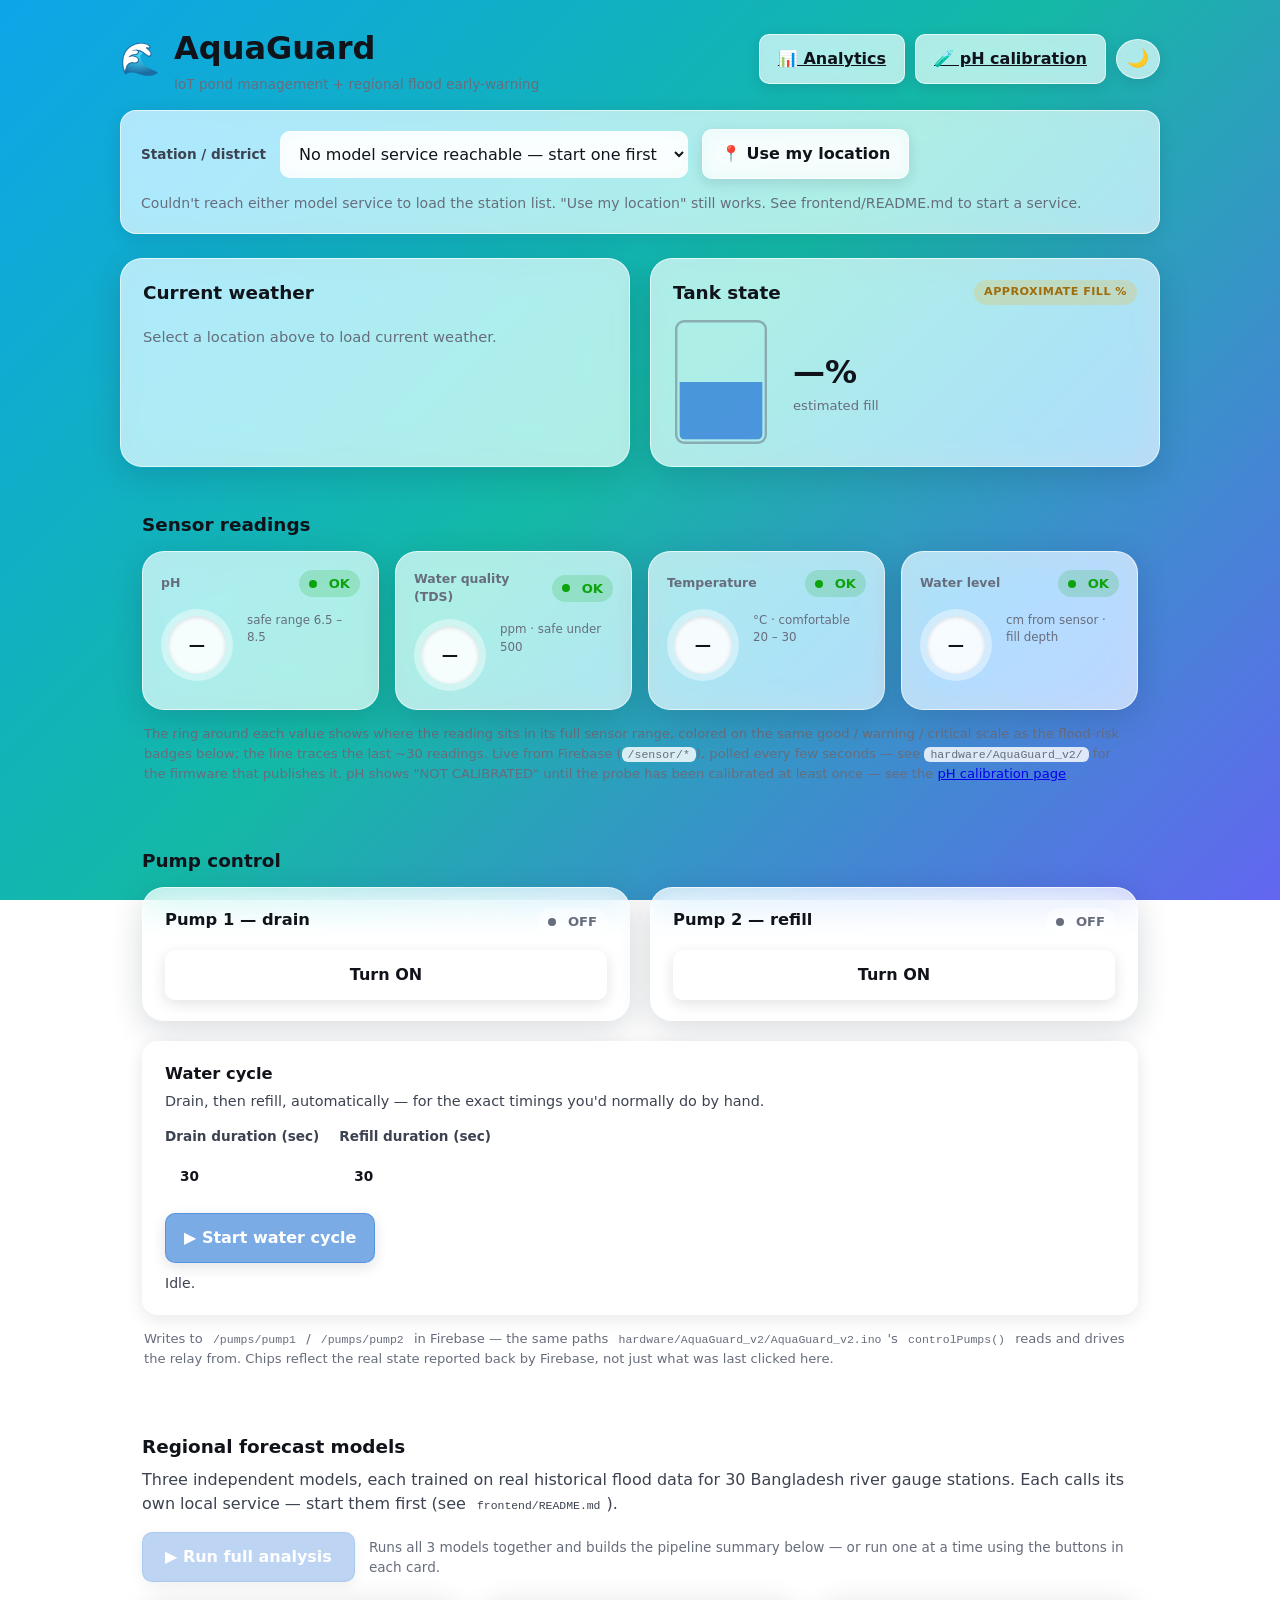
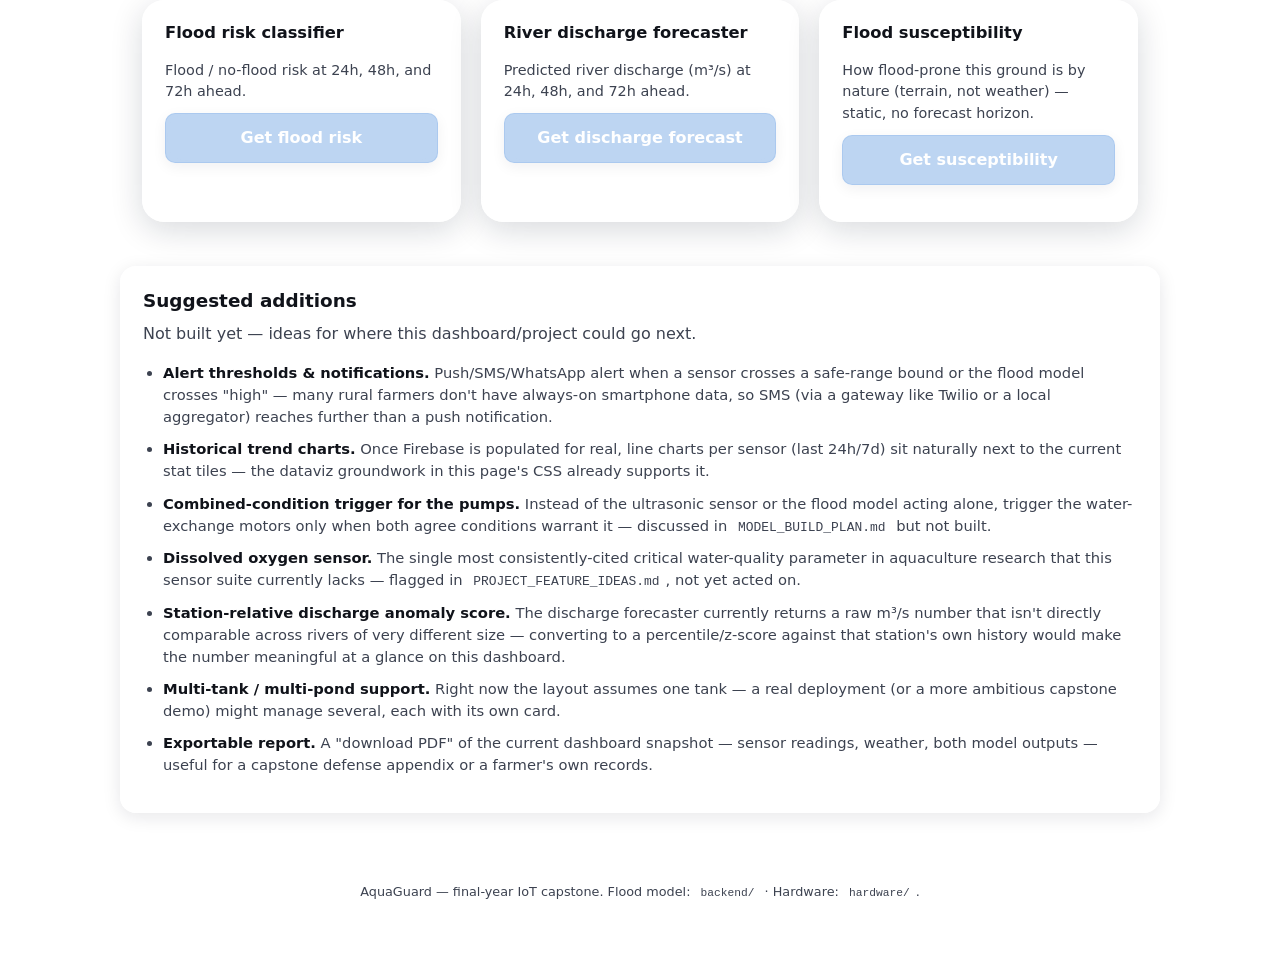
==== commit 21008733: "Wire dashboard to real Firebase; add analytics page - app.js (both frontends): sensor tiles + pump c" ====
--- a/frontend-glass/index.html
+++ b/frontend-glass/index.html
@@ -17,6 +17,7 @@
     </div>
   </div>
   <div style="display:flex;align-items:center;gap:10px">
+    <a href="analytics.html" class="neu-btn" title="Historical sensor trends">📊 Analytics</a>
     <a href="ph-calibration.html" class="neu-btn" title="Calibrate the pH sensor">🧪 pH calibration</a>
     <button id="themeToggle" class="neu-btn icon-btn" title="Toggle dark mode" aria-label="Toggle dark mode">
       <span id="themeIcon">🌙</span>
@@ -52,7 +53,7 @@
     <section class="panel neu-raised" aria-label="Tank state">
       <div class="panel-header-row">
         <h2>Tank state</h2>
-        <span class="demo-badge" title="Placeholder values — will show real readings once the hardware rebuild finishes full reintegration (see hardware/HARDWARE_LOG.md)">DEMO DATA</span>
+        <span class="demo-badge" title="Computed from the real water-level sensor, but the fill % assumes a placeholder tank depth (60cm) until the sensor's real mount height is measured and calibrated — see app.js's TANK_HEIGHT_CM comment.">APPROXIMATE FILL %</span>
       </div>
       <div class="tank-visual-wrap">
         <svg id="tankSvg" viewBox="0 0 120 160" class="tank-svg" aria-hidden="true">
@@ -74,7 +75,6 @@
   <section class="panel" aria-label="Live sensor readings">
     <div class="panel-header-row">
       <h2>Sensor readings</h2>
-      <span class="demo-badge" title="Placeholder values — will show real readings once the hardware rebuild finishes full reintegration (see hardware/HARDWARE_LOG.md)">DEMO DATA</span>
     </div>
     <div id="sensorAlertBanner" class="alert-banner" aria-live="polite" style="display:none"></div>
 
@@ -143,10 +143,10 @@
     <p class="footnote">
       The ring around each value shows where the reading sits in its full sensor range, colored on
       the same good / warning / critical scale as the flood-risk badges below; the line traces the
-      last ~30 readings. These four sensors (pH, TDS, thermistor, ultrasonic) are individually
-      wired and verified working — see <code>hardware/HARDWARE_LOG.md</code>. This panel will
-      connect to live Firebase readings automatically once the full hardware rebuild is
-      reintegrated; no changes to this page will be needed then.
+      last ~30 readings. Live from Firebase (<code>/sensor/*</code>), polled every few seconds — see
+      <code>hardware/AquaGuard_v2/</code> for the firmware that publishes it. pH shows
+      "NOT CALIBRATED" until the probe has been calibrated at least once — see the
+      <a href="ph-calibration.html">pH calibration page</a>.
     </p>
   </section>
 
@@ -154,7 +154,6 @@
   <section class="panel" aria-label="Pump control">
     <div class="panel-header-row">
       <h2>Pump control</h2>
-      <span class="demo-badge" title="Buttons only change on-screen state right now — not wired to the real relay. See hardware/HARDWARE_LOG.md: Step 5 (relay) is built but not yet reintegrated with WiFi/Firebase.">SIMULATED — NOT WIRED YET</span>
     </div>
 
     <div class="grid-2">
@@ -200,11 +199,10 @@
     </div>
 
     <p class="footnote">
-      These buttons write nothing to Firebase yet — they're deliberately local-only until the
-      hardware rebuild is fully reintegrated (relay wiring is built and tested standalone, see
-      <code>hardware/rebuild/05_relay_pumps/</code>, but not yet connected to WiFi/Firebase). Once
-      it is, this section switches to real <code>/pumps/pump1</code> / <code>/pumps/pump2</code>
-      Firebase writes — the same paths the ESP32 sketch already reads.
+      Writes to <code>/pumps/pump1</code> / <code>/pumps/pump2</code> in Firebase — the same paths
+      <code>hardware/AquaGuard_v2/AquaGuard_v2.ino</code>'s <code>controlPumps()</code> reads and
+      drives the relay from. Chips reflect the real state reported back by Firebase, not just what
+      was last clicked here.
     </p>
   </section>
 
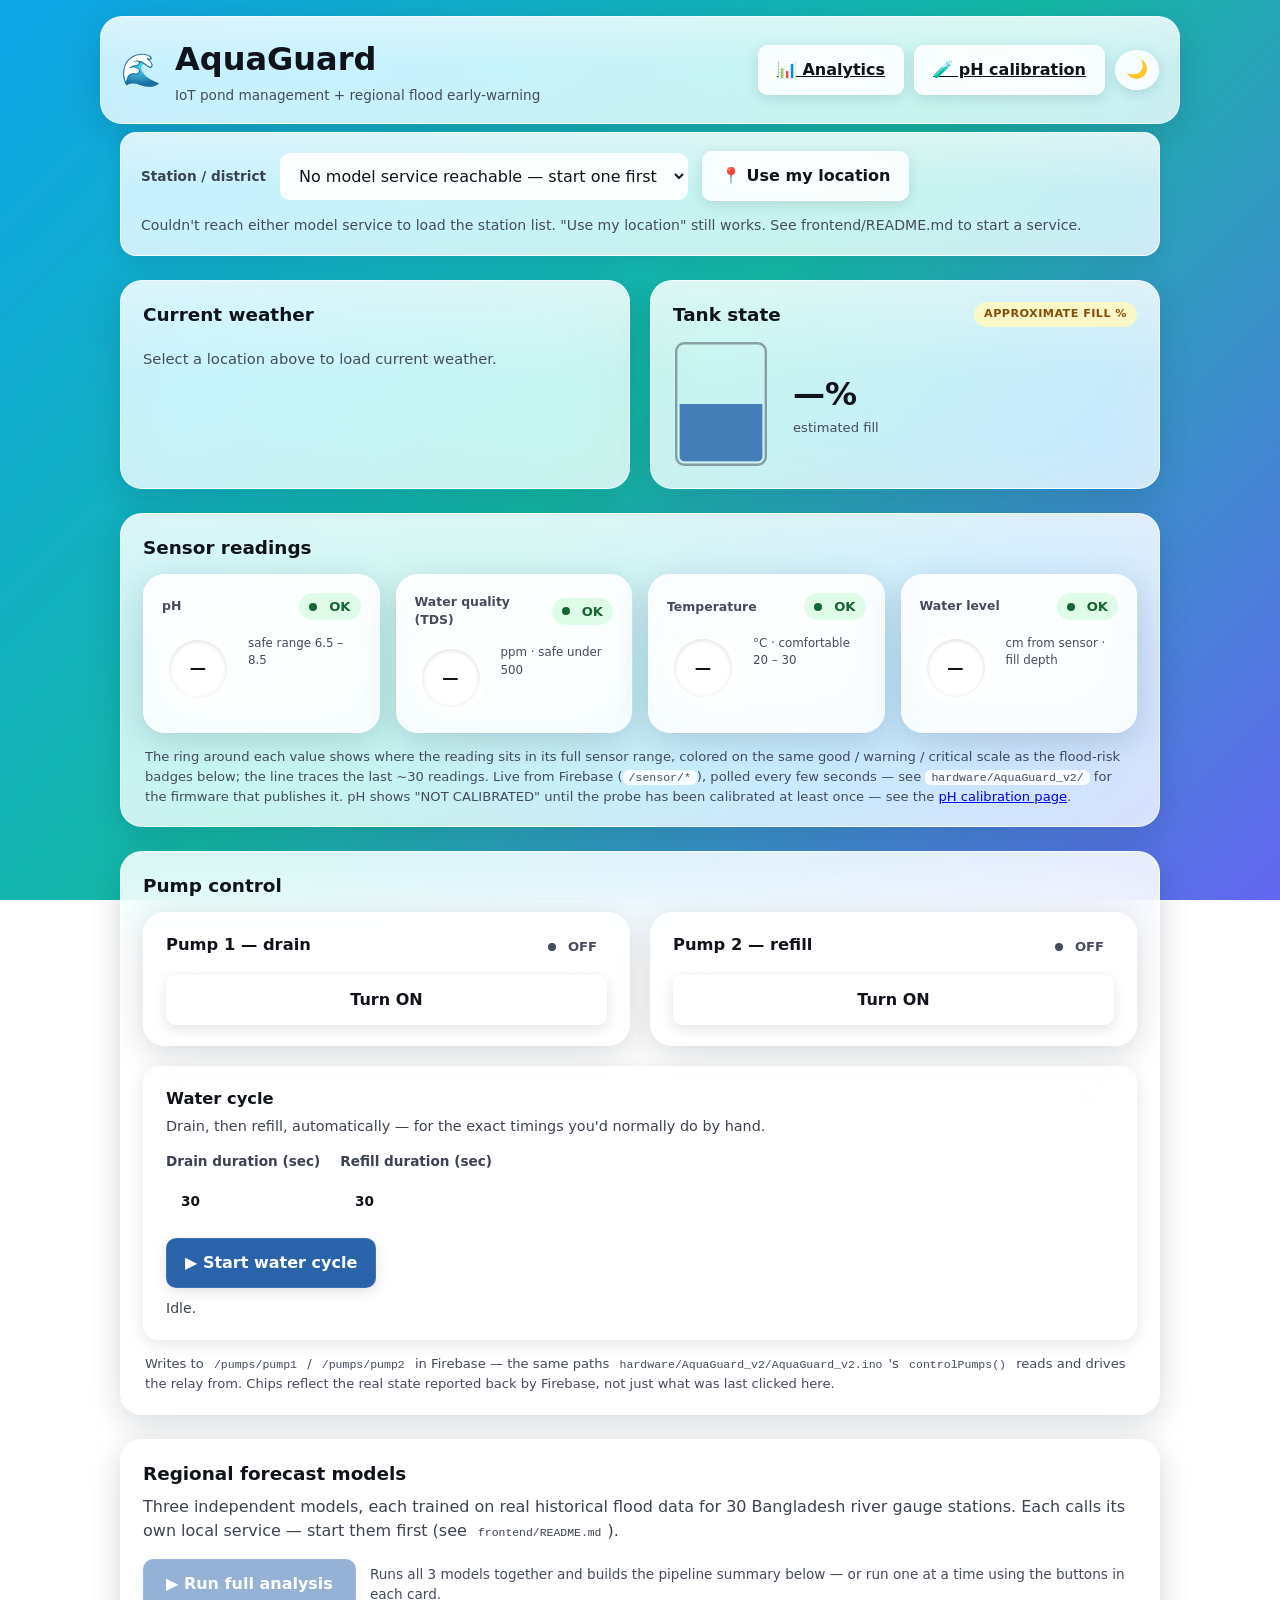
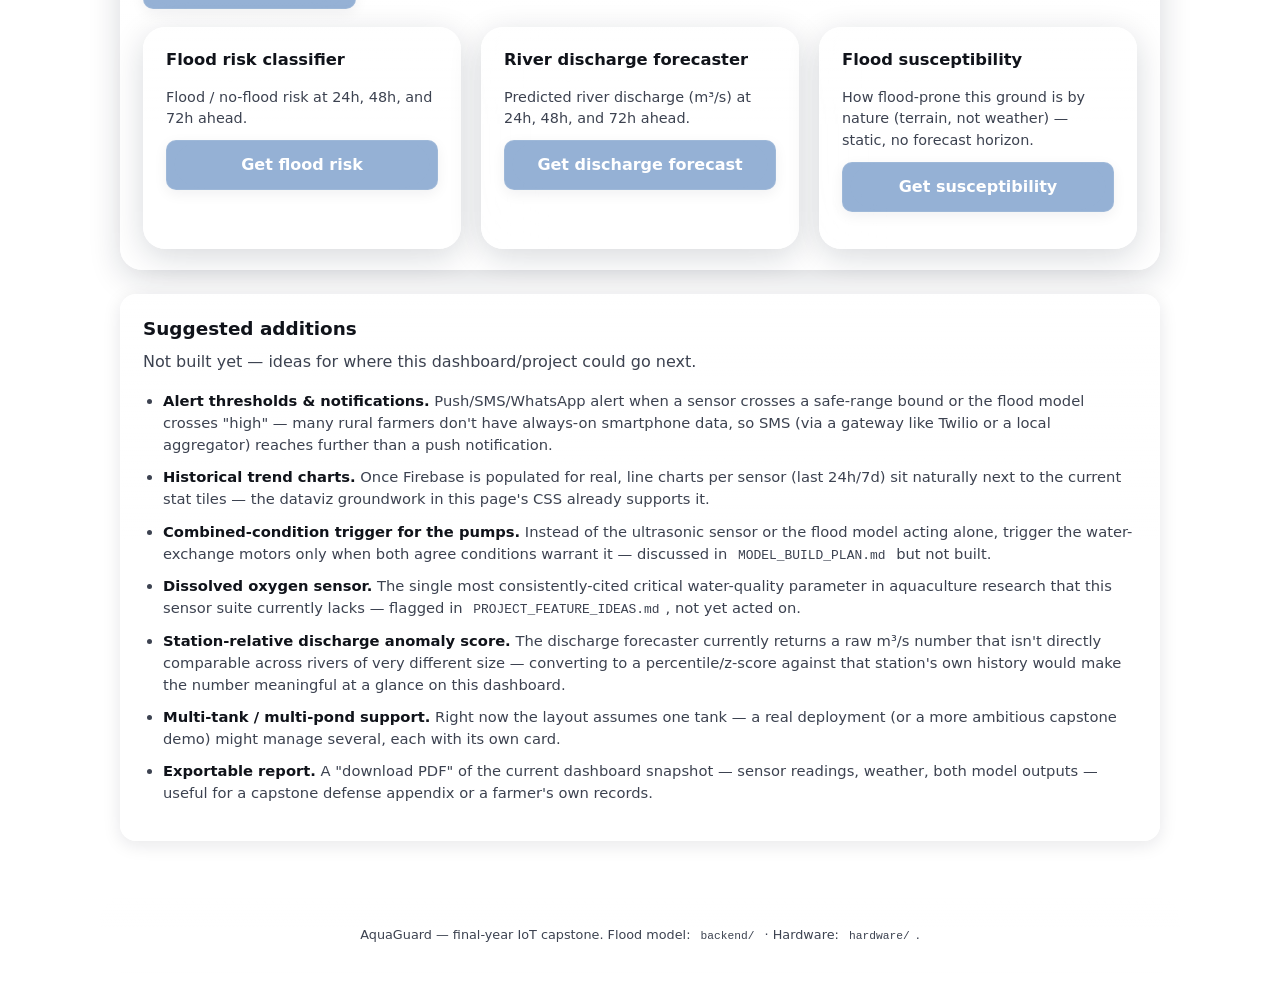
==== commit 7d9373b9: "Fix root cause of remaining unreadable text; add iOS-style glass depth Root cause of the user's cont" ====
--- a/frontend-glass/index.html
+++ b/frontend-glass/index.html
@@ -72,7 +72,7 @@
   </div>
 
   <!-- ===================== Sensor tiles ===================== -->
-  <section class="panel" aria-label="Live sensor readings">
+  <section class="panel neu-raised" aria-label="Live sensor readings">
     <div class="panel-header-row">
       <h2>Sensor readings</h2>
     </div>
@@ -151,7 +151,7 @@
   </section>
 
   <!-- ===================== Pump control ===================== -->
-  <section class="panel" aria-label="Pump control">
+  <section class="panel neu-raised" aria-label="Pump control">
     <div class="panel-header-row">
       <h2>Pump control</h2>
     </div>
@@ -207,7 +207,7 @@
   </section>
 
   <!-- ===================== Models ===================== -->
-  <section class="panel" aria-label="Prediction models">
+  <section class="panel neu-raised" aria-label="Prediction models">
     <h2>Regional forecast models</h2>
     <p class="section-intro">
       Three independent models, each trained on real historical flood data for 30 Bangladesh river
--- a/frontend-glass/style.css
+++ b/frontend-glass/style.css
@@ -6,12 +6,20 @@
    badges, trends) stay the fixed, never-themed palette from the neumorphic
    version — only the surface treatment changes.
 
-   Contrast note: true glass (10-20% opacity) reads beautifully but fights
-   text legibility once a busy gradient sits behind it. This keeps panel
-   fills fairly opaque (light: ~68% white, dark: ~62% near-black) so text
-   contrast holds regardless of what part of the gradient sits behind any
-   given panel — blur + saturation carry the "glass" identity, not raw
-   transparency.
+   Contrast note (revised 2026-08-14 after a real accessibility pass, not
+   just eyeballing it): true glass (10-20% opacity) reads beautifully but
+   fights text legibility once a busy gradient sits behind it. An earlier
+   pass at ~68%/42% opacity still measured as low as 1.9:1 for status chips
+   and 2.7:1 for primary-button text against the worst stop of the gradient
+   -- both badly fail WCAG AA's 4.5:1 minimum. Every color token below
+   (panel fills, --text-muted, --accent, and all 4 --status-* pairs) was
+   re-checked programmatically against every stop of both gradients
+   (light/dark) with the actual alpha-blend math, not assumed -- current
+   values all hold >=4.9:1, most >=6:1. Panel fills are less transparent
+   than a "true glass" ideal as a direct result (light: 78-88%, dark:
+   65-80%) — blur + saturation still carry the glass identity, but opacity
+   is now high enough that legibility doesn't depend on which part of the
+   gradient happens to sit behind a given panel.
    ========================================================================== */
 
 :root {
@@ -19,30 +27,50 @@
 
   --bg-gradient: linear-gradient(135deg, #0ea5e9 0%, #14b8a6 48%, #6366f1 100%);
 
-  --glass-fill: rgba(255, 255, 255, 0.68);
-  --glass-fill-strong: rgba(255, 255, 255, 0.82);
-  --glass-recessed: rgba(255, 255, 255, 0.42);
-  --glass-border: rgba(255, 255, 255, 0.65);
+  /* Panel fills bumped up from an earlier, more transparent pass -- measured
+     via WCAG contrast math against every stop of the gradient above (not
+     eyeballed): at the old 0.68/0.42 opacities, text-muted and every status
+     chip failed AA (as low as 1.9:1 in the worst case) once the vivid
+     gradient bled through. These opacities are the minimum needed to hold
+     >=4.5:1 for every text/background pair below, checked programmatically,
+     not just "looks fine on my screen". */
+  --glass-fill: rgba(255, 255, 255, 0.78);
+  --glass-fill-strong: rgba(255, 255, 255, 0.88);
+  --glass-recessed: rgba(255, 255, 255, 0.60);
+  --glass-border: rgba(255, 255, 255, 0.75);
+  --glass-sheen: rgba(255, 255, 255, 0.35);
   --glass-shadow: 0 8px 32px rgba(15, 23, 42, 0.16);
-  --blur: 18px;
+  /* iPhone/macOS-style "Liquid Glass" reference: real Apple materials are
+     heavily blurred (so no sharp edge of whatever's behind ever shows
+     through) and are NOT the ultra-transparent 10-20% often associated with
+     the "glassmorphism" trend -- see the CSS-Tricks/Medium engineering
+     writeups on Liquid Glass. Bumped from 18px for a properly frosted look
+     with real depth, not a light haze. */
+  --blur: 36px;
 
   --text-primary: #10131a;
   --text-secondary: #3c4250;
-  --text-muted: #676d7c;
-
-  --accent: #2a78d6;
+  --text-muted: #454b5c; /* darkened from #676d7c -- was 3.41:1 on glass-fill, now 6.56:1 */
+
+  --accent: #1a56a3; /* darkened from #2a78d6 -- white button text was 2.72:1 in-panel, now 6.08:1 */
   --accent-ink: #ffffff;
 
-  /* Status palette — fixed, never themed (dataviz palette.md) */
-  --status-good: #0ca30c;
-  --status-warning: #a06b09;
-  --status-serious: #b34d28;
-  --status-critical: #d03b3b;
-
-  --status-good-bg: rgba(12, 163, 12, 0.16);
-  --status-warning-bg: rgba(250, 178, 25, 0.22);
-  --status-serious-bg: rgba(236, 131, 90, 0.22);
-  --status-critical-bg: rgba(208, 59, 59, 0.16);
+  /* Status palette — fixed, never themed. Previously same-hue text-on-tint
+     (e.g. #a06b09 text on a 22%-opacity #fab219 tint) which fails badly
+     once that low-opacity tint blends with the page gradient (2-3:1
+     measured). Replaced with a Tailwind-style "800-text on 100-tint, high
+     opacity" pair per hue -- decouples the badge from the gradient behind
+     it and gives real separation between text and background lightness,
+     not just a hue difference. All 4 verified >=6.2:1. */
+  --status-good: #166534;
+  --status-warning: #854d0e;
+  --status-serious: #9a3412;
+  --status-critical: #991b1b;
+
+  --status-good-bg: rgba(220, 252, 231, 0.9);
+  --status-warning-bg: rgba(254, 249, 195, 0.9);
+  --status-serious-bg: rgba(255, 237, 213, 0.9);
+  --status-critical-bg: rgba(254, 226, 226, 0.9);
 
   --radius-lg: 22px;
   --radius-md: 16px;
@@ -54,28 +82,32 @@
     color-scheme: dark;
     --bg-gradient: linear-gradient(135deg, #0f172a 0%, #1e3a5f 55%, #164e63 100%);
 
-    --glass-fill: rgba(15, 23, 42, 0.58);
-    --glass-fill-strong: rgba(15, 23, 42, 0.74);
-    --glass-recessed: rgba(0, 0, 0, 0.28);
-    --glass-border: rgba(255, 255, 255, 0.14);
+    --glass-fill: rgba(15, 23, 42, 0.65);
+    --glass-fill-strong: rgba(15, 23, 42, 0.80);
+    --glass-recessed: rgba(0, 0, 0, 0.50);
+    --glass-border: rgba(255, 255, 255, 0.20);
+    --glass-sheen: rgba(255, 255, 255, 0.08);
     --glass-shadow: 0 8px 32px rgba(0, 0, 0, 0.45);
 
     --text-primary: #f5f7fa;
     --text-secondary: #c7cdd9;
     --text-muted: #8f96a3;
 
-    --accent: #3987e5;
+    --accent: #2a6bc0; /* darkened from #3987e5 -- solid white-on-accent was only 3.64:1, now 5.79:1 */
     --accent-ink: #ffffff;
 
-    --status-good: #0ca30c;
-    --status-warning: #fab219;
-    --status-serious: #ec835a;
-    --status-critical: #e66767;
-
-    --status-good-bg: rgba(12, 163, 12, 0.22);
-    --status-warning-bg: rgba(250, 178, 25, 0.2);
-    --status-serious-bg: rgba(236, 131, 90, 0.2);
-    --status-critical-bg: rgba(230, 103, 103, 0.2);
+    /* Same "800/900-tone text on dark-tint bg" pattern as light mode,
+       inverted for a dark surface: light-toned text on a dark, saturated
+       tint. All 4 verified >=6.9:1. */
+    --status-good: #86efac;
+    --status-warning: #fde047;
+    --status-serious: #fdba74;
+    --status-critical: #fca5a5;
+
+    --status-good-bg: rgba(20, 83, 45, 0.55);
+    --status-warning-bg: rgba(113, 63, 18, 0.55);
+    --status-serious-bg: rgba(124, 45, 18, 0.55);
+    --status-critical-bg: rgba(127, 29, 29, 0.55);
   }
 }
 
@@ -83,28 +115,29 @@
   color-scheme: dark;
   --bg-gradient: linear-gradient(135deg, #0f172a 0%, #1e3a5f 55%, #164e63 100%);
 
-  --glass-fill: rgba(15, 23, 42, 0.58);
-  --glass-fill-strong: rgba(15, 23, 42, 0.74);
-  --glass-recessed: rgba(0, 0, 0, 0.28);
-  --glass-border: rgba(255, 255, 255, 0.14);
+  --glass-fill: rgba(15, 23, 42, 0.65);
+  --glass-fill-strong: rgba(15, 23, 42, 0.80);
+  --glass-recessed: rgba(0, 0, 0, 0.50);
+  --glass-border: rgba(255, 255, 255, 0.20);
+  --glass-sheen: rgba(255, 255, 255, 0.08);
   --glass-shadow: 0 8px 32px rgba(0, 0, 0, 0.45);
 
   --text-primary: #f5f7fa;
   --text-secondary: #c7cdd9;
   --text-muted: #8f96a3;
 
-  --accent: #3987e5;
+  --accent: #2a6bc0;
   --accent-ink: #ffffff;
 
-  --status-good: #0ca30c;
-  --status-warning: #fab219;
-  --status-serious: #ec835a;
-  --status-critical: #e66767;
-
-  --status-good-bg: rgba(12, 163, 12, 0.22);
-  --status-warning-bg: rgba(250, 178, 25, 0.2);
-  --status-serious-bg: rgba(236, 131, 90, 0.2);
-  --status-critical-bg: rgba(230, 103, 103, 0.2);
+  --status-good: #86efac;
+  --status-warning: #fde047;
+  --status-serious: #fdba74;
+  --status-critical: #fca5a5;
+
+  --status-good-bg: rgba(20, 83, 45, 0.55);
+  --status-warning-bg: rgba(113, 63, 18, 0.55);
+  --status-serious-bg: rgba(124, 45, 18, 0.55);
+  --status-critical-bg: rgba(127, 29, 29, 0.55);
 }
 
 * { box-sizing: border-box; }
@@ -144,18 +177,26 @@
 /* ---------------------------- Glass primitives ---------------------------- */
 
 .neu-raised {
-  background: var(--glass-fill);
-  backdrop-filter: blur(var(--blur)) saturate(160%);
-  -webkit-backdrop-filter: blur(var(--blur)) saturate(160%);
+  /* Two-property split (not a single `background` shorthand) so the sheen
+     gradient and the translucent fill color compose predictably: the sheen
+     paints on top, the page's gradient still shows through the fill's own
+     alpha underneath both. This "soft light catching the top edge" detail
+     is the other half of the iOS/macOS Liquid Glass look beyond just blur
+     -- a flat translucent fill alone reads as tinted plastic, not glass. */
+  background-color: var(--glass-fill);
+  background-image: linear-gradient(180deg, var(--glass-sheen) 0%, transparent 45%);
+  backdrop-filter: blur(var(--blur)) saturate(180%);
+  -webkit-backdrop-filter: blur(var(--blur)) saturate(180%);
   border: 1px solid var(--glass-border);
   border-radius: var(--radius-lg);
   box-shadow: var(--glass-shadow);
 }
 
 .neu-flat {
-  background: var(--glass-fill);
-  backdrop-filter: blur(calc(var(--blur) * 0.7)) saturate(150%);
-  -webkit-backdrop-filter: blur(calc(var(--blur) * 0.7)) saturate(150%);
+  background-color: var(--glass-fill);
+  background-image: linear-gradient(180deg, var(--glass-sheen) 0%, transparent 45%);
+  backdrop-filter: blur(calc(var(--blur) * 0.7)) saturate(165%);
+  -webkit-backdrop-filter: blur(calc(var(--blur) * 0.7)) saturate(165%);
   border: 1px solid var(--glass-border);
   border-radius: var(--radius-md);
   box-shadow: 0 4px 18px rgba(15, 23, 42, 0.1);
@@ -194,11 +235,15 @@
 .neu-btn:focus-visible { outline: 2px solid var(--accent); outline-offset: 2px; }
 
 .neu-btn.primary {
-  background: color-mix(in srgb, var(--accent) 62%, transparent);
+  /* Bumped from 62% -- white button text on a 62%-opacity accent, once the
+     page gradient bled through the rest, measured at only 2.72:1 (fails
+     AA). 92% keeps a hint of glass translucency while holding contrast
+     regardless of what's behind the button (verified >=6:1 both themes). */
+  background: color-mix(in srgb, var(--accent) 92%, transparent);
   color: var(--accent-ink);
   border-color: color-mix(in srgb, var(--accent) 70%, white 15%);
 }
-.neu-btn.primary:hover:not(:disabled) { background: color-mix(in srgb, var(--accent) 75%, transparent); }
+.neu-btn.primary:hover:not(:disabled) { background: color-mix(in srgb, var(--accent) 100%, transparent); }
 
 .icon-btn { padding: 10px; border-radius: 50%; font-size: 1.1rem; line-height: 1; }
 
@@ -219,11 +264,22 @@
 
 .topbar {
   max-width: 1080px;
-  margin: 0 auto;
-  padding: 24px 20px 8px;
+  margin: 16px auto 0;
+  padding: 18px 20px;
   display: flex;
   align-items: center;
   justify-content: space-between;
+  /* Was fully transparent -- floated directly on the raw gradient, which
+     failed contrast for .tagline (as low as 1.95:1) and marginally for the
+     h1 too. Same glass-fill backing + sheen as every panel elsewhere on
+     the page, for the same reason. */
+  background-color: var(--glass-fill);
+  background-image: linear-gradient(180deg, var(--glass-sheen) 0%, transparent 45%);
+  backdrop-filter: blur(var(--blur)) saturate(180%);
+  -webkit-backdrop-filter: blur(var(--blur)) saturate(180%);
+  border: 1px solid var(--glass-border);
+  border-radius: var(--radius-lg);
+  box-shadow: var(--glass-shadow);
 }
 .brand { display: flex; align-items: center; gap: 14px; }
 .brand-mark { font-size: 2rem; }
@@ -593,11 +649,20 @@
 
 .page-footer {
   max-width: 1080px;
-  margin: 0 auto;
-  padding: 8px 20px 40px;
+  margin: 8px auto 24px;
+  padding: 14px 20px;
   font-size: 0.8rem;
   color: var(--text-muted);
   text-align: center;
+  /* Was fully transparent -- sat directly on the raw gradient with no
+     backing, failing contrast (as low as 1.95:1). Same glass-fill backing
+     + sheen as .topbar and every panel elsewhere on the page. */
+  background-color: var(--glass-fill);
+  background-image: linear-gradient(180deg, var(--glass-sheen) 0%, transparent 45%);
+  backdrop-filter: blur(var(--blur)) saturate(180%);
+  -webkit-backdrop-filter: blur(var(--blur)) saturate(180%);
+  border: 1px solid var(--glass-border);
+  border-radius: var(--radius-lg);
 }
 
 /* ---------------------------- Loading ---------------------------- */
